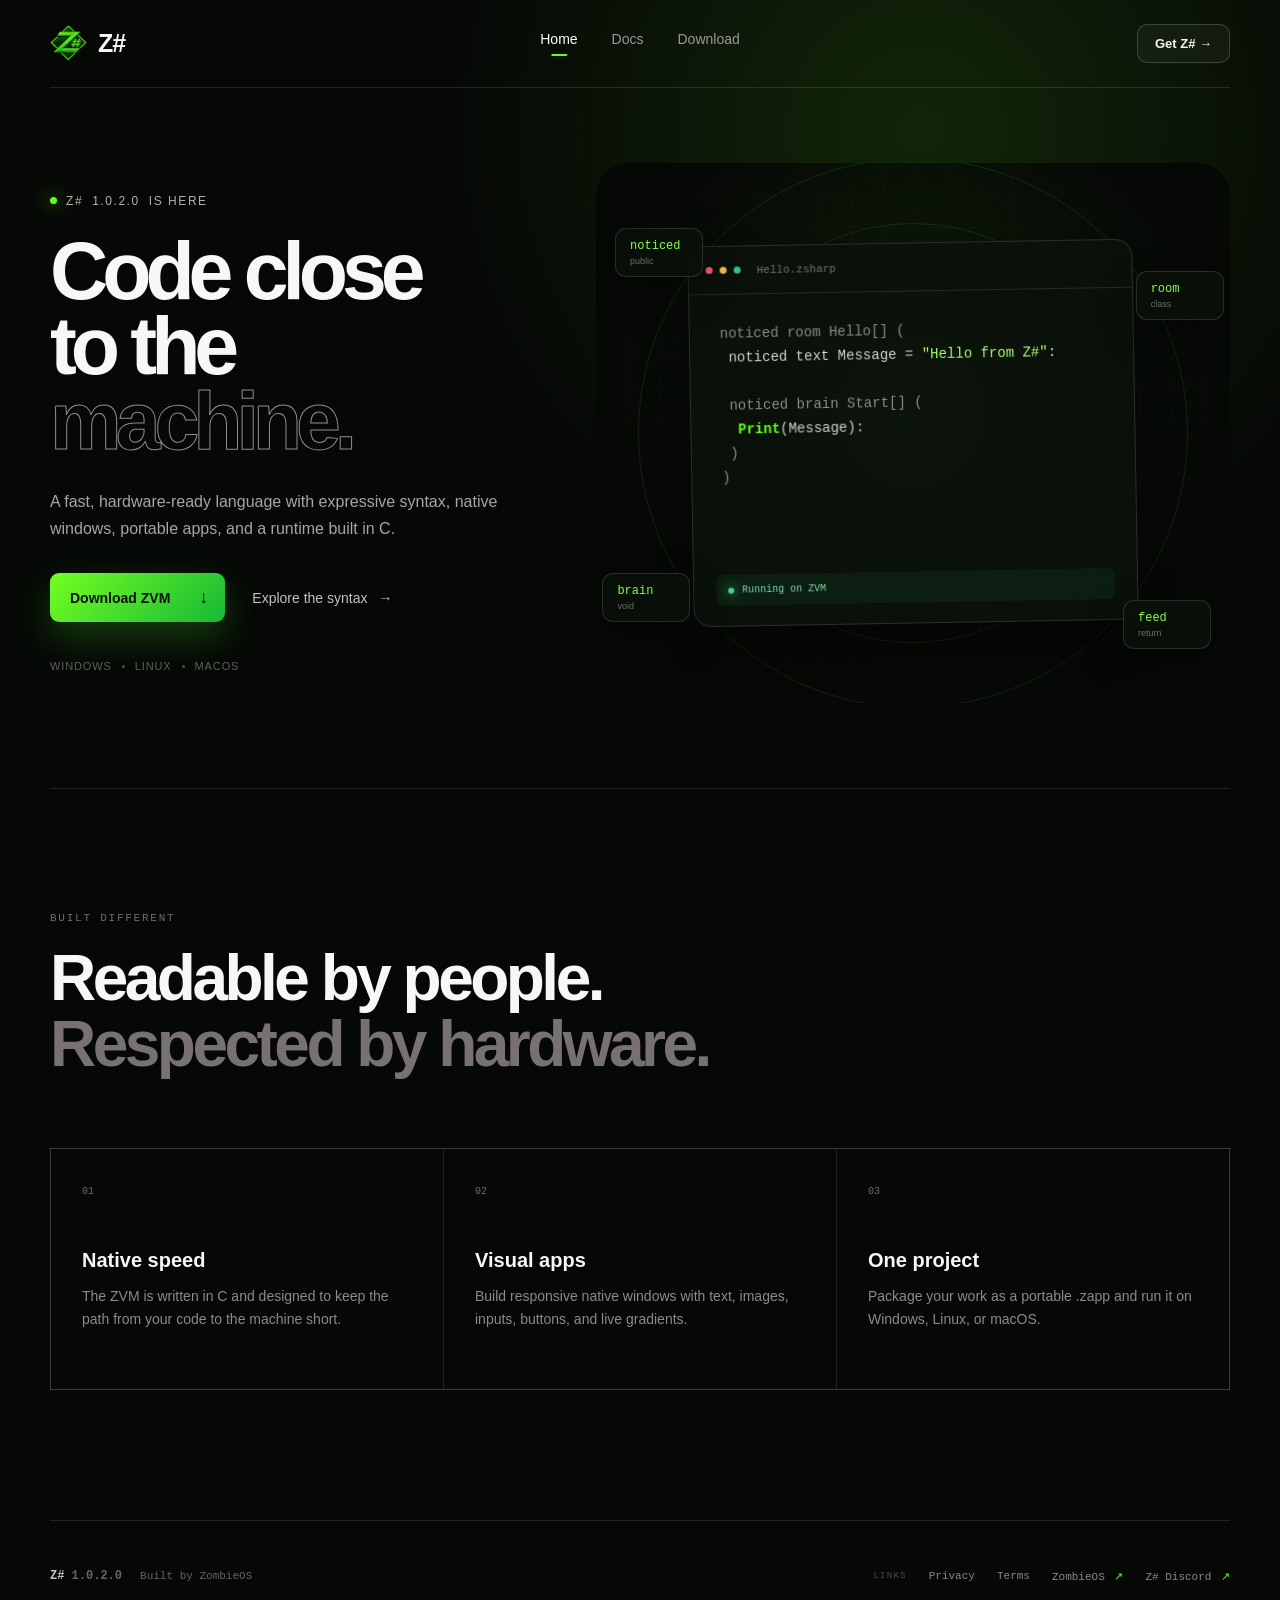
==== index.html @ 5c989d61 "Added Privacy Policy and Terms of Use pages." ====
<!doctype html>
<html lang="en">
<head>
  <meta charset="utf-8">
  <meta name="viewport" content="width=device-width, initial-scale=1">
  <meta name="description" content="Z# is a fast, hardware-ready language for native apps, scripts, and Java workspaces.">
  <meta property="og:title" content="Z# — Code close to the machine">
  <meta property="og:description" content="A fast, hardware-ready language for native apps, scripts, and Java workspaces.">
  <meta property="og:image" content="https://www.zsharp.zombieos.com/og.png">
  <meta name="twitter:card" content="summary_large_image">
  <link rel="icon" href="zsharp.png?v=1.0.2.0">
  <link rel="stylesheet" href="Style.css?v=1.0.2.0">
  <script src="Main.js?v=1.0.2.0" defer></script>
  <script src="Script.js?v=1.0.2.0" defer></script>
  <title>Z# — Code close to the machine</title>
</head>
<body>
  <main>
    <nav class="nav shell" aria-label="Main navigation">
      <a class="brand" href="/" aria-label="Z# home"><img src="zsharp.png?v=1.0.2.0" alt=""><span>Z#</span></a>
      <div class="navLinks">
        <a class="active" href="/">Home</a>
        <a href="/docs">Docs</a>
        <a href="/download">Download</a>
      </div>
      <a class="navCta" href="/download">Get Z# <span aria-hidden="true">→</span></a>
    </nav>

    <section class="hero shell">
      <div class="heroCopy">
        <div class="eyebrow"><span></span> Z# <b data-zsharp-version></b> is here</div>
        <h1>Code close<br>to the <em>machine.</em></h1>
        <p>A fast, hardware-ready language with expressive syntax, native windows, portable apps, and a runtime built in C.</p>
        <div class="heroActions">
          <a class="primaryButton" href="/download">Download ZVM <span>↓</span></a>
          <a class="textButton" href="/docs">Explore the syntax <span>→</span></a>
        </div>
        <div class="platforms" aria-label="Supported platforms"><span>Windows</span><i></i><span>Linux</span><i></i><span>macOS</span></div>
      </div>

      <div class="codeCanvas" aria-label="Interactive Z# code example">
        <div class="cursorGlow"></div>
        <div class="orbit orbitOne"></div><div class="orbit orbitTwo"></div>
        <div class="node nodeA"><b>noticed</b><small>public</small></div>
        <div class="node nodeB"><b>room</b><small>class</small></div>
        <div class="node nodeC"><b>brain</b><small>void</small></div>
        <div class="node nodeD"><b>feed</b><small>return</small></div>
        <div class="connector connectorA"></div><div class="connector connectorB"></div><div class="connector connectorC"></div>
        <div class="codeCard">
          <div class="codeBar"><span class="dot red"></span><span class="dot amber"></span><span class="dot green"></span><span class="filename">Hello.zsharp</span></div>
          <pre><span class="soft">noticed room Hello[] (</span>
 noticed text Message = <span class="string">"Hello from Z#"</span>:

<span class="soft"> noticed brain Start[] (</span>
<span class="accent">  Print</span>(Message):
<span class="soft"> )
)</span></pre>
          <div class="running"><span></span> Running on ZVM</div>
        </div>
      </div>
    </section>

    <section class="manifesto shell">
      <p class="sectionLabel">BUILT DIFFERENT</p>
      <h2>Readable by people.<br><span>Respected by hardware.</span></h2>
      <div class="featureGrid">
        <article><strong>01</strong><h3>Native speed</h3><p>The ZVM is written in C and designed to keep the path from your code to the machine short.</p></article>
        <article><strong>02</strong><h3>Visual apps</h3><p>Build responsive native windows with text, images, inputs, buttons, and live gradients.</p></article>
        <article><strong>03</strong><h3>One project</h3><p>Package your work as a portable .zapp and run it on Windows, Linux, or macOS.</p></article>
      </div>
    </section>

    <footer class="footer shell">
      <div class="footerIdentity"><strong>Z# <span data-zsharp-version></span></strong><span>Built by ZombieOS</span></div>
      <nav class="footerLinks" aria-label="Official links"><span>LINKS</span><a href="/privacy">Privacy</a><a href="/terms">Terms</a><a href="https://www.zombieos.com/" target="_blank" rel="noreferrer">ZombieOS <b>↗</b></a><a href="https://www.discord.com/invite/vyc729qvh5" target="_blank" rel="noreferrer">Z# Discord <b>↗</b></a></nav>
    </footer>
  </main>
</body>
</html>
---- Style.css ----
:root {
  --ink: #f8f6f7;
  --muted: #aaa3a7;
  --surface: #080b08;
  --line: rgba(255, 255, 255, .11);
  --accent: #62ff19;
  --accent-deep: #087923;
  --font-geist-sans: "Segoe UI", Inter, Arial, sans-serif;
  --font-geist-mono: "Cascadia Code", "SFMono-Regular", Consolas, monospace;
}

* { box-sizing: border-box; }
html { scroll-behavior: smooth; }
body {
  margin: 0;
  color: var(--ink);
  background:
    radial-gradient(circle at 72% 8%, rgba(98, 255, 25, .12), transparent 30rem),
    #060806;
  font-family: var(--font-geist-sans), Arial, sans-serif;
}
a { color: inherit; text-decoration: none; }
.shell { width: min(1180px, calc(100% - 48px)); margin-inline: auto; }

.nav { height: 88px; display: flex; align-items: center; justify-content: space-between; border-bottom: 1px solid var(--line); position: relative; z-index: 20; }
.brand { display: flex; align-items: center; gap: 11px; font-size: 25px; font-weight: 760; letter-spacing: -.04em; }
.brand img { width: 37px; height: 37px; border-radius: 9px; }
.navLinks { position: absolute; left: 50%; transform: translateX(-50%); display: flex; gap: 34px; color: #9d979a; font-size: 14px; }
.navLinks a { transition: color .2s; }
.navLinks a:hover, .navLinks .active { color: #fff; }
.navLinks .active::after { content: ''; display: block; width: 16px; height: 2px; margin: 7px auto 0; background: var(--accent); border-radius: 3px; }
.navCta { padding: 11px 17px; border: 1px solid rgba(255,255,255,.18); border-radius: 10px; font-size: 13px; font-weight: 650; background: rgba(255,255,255,.04); transition: background .2s, border-color .2s; }
.navCta:hover { background: rgba(255,255,255,.09); border-color: rgba(255,255,255,.3); }

.hero { min-height: 700px; display: grid; grid-template-columns: .88fr 1.12fr; align-items: center; gap: 48px; padding-block: 74px 84px; }
.eyebrow { color: #b6afb2; font-size: 12px; text-transform: uppercase; letter-spacing: .13em; display: flex; align-items: center; gap: 9px; margin-bottom: 26px; }
.eyebrow span { width: 7px; height: 7px; border-radius: 50%; background: var(--accent); box-shadow: 0 0 18px var(--accent); }
.eyebrow b { font-weight: inherit; }
.hero h1 { margin: 0; font-size: clamp(54px, 6.3vw, 91px); line-height: .93; letter-spacing: -.075em; font-weight: 750; }
.hero h1 em { color: transparent; -webkit-text-stroke: 1px rgba(255,255,255,.55); font-style: normal; }
.heroCopy > p { color: var(--muted); line-height: 1.7; font-size: 16px; max-width: 500px; margin: 29px 0 31px; }
.heroActions { display: flex; align-items: center; gap: 27px; }
.primaryButton { display: flex; align-items: center; gap: 29px; padding: 14px 17px 14px 20px; color:#041004; background: linear-gradient(135deg, #74ff21, #16b837); border-radius: 9px; font-size: 14px; font-weight: 720; box-shadow: 0 15px 38px rgba(70, 255, 38, .22); transition: transform .2s, box-shadow .2s; }
.primaryButton:hover { transform: translateY(-2px); box-shadow: 0 18px 45px rgba(70, 255, 38, .34); }
.primaryButton span { font-size: 18px; }
.textButton { color: #c6bfc2; font-size: 14px; }
.textButton span { margin-left: 7px; transition: margin .2s; }
.textButton:hover span { margin-left: 12px; }
.platforms { display: flex; align-items: center; gap: 10px; color: #625d60; font-size: 11px; margin-top: 38px; text-transform: uppercase; letter-spacing: .08em; }
.platforms i { width: 3px; height: 3px; border-radius: 50%; background: #514c4f; }

.codeCanvas { --mx: 50%; --my: 50%; position: relative; height: 540px; border-radius: 32px; background-image: linear-gradient(rgba(255,255,255,.035) 1px, transparent 1px), linear-gradient(90deg, rgba(255,255,255,.035) 1px, transparent 1px); background-size: 32px 32px; isolation: isolate; overflow: hidden; }
.codeCanvas::after { content: ''; position: absolute; inset: 0; background: radial-gradient(circle at center, transparent 20%, #060806 82%); z-index: -1; }
.cursorGlow { position: absolute; width: 330px; height: 330px; left: var(--mx); top: var(--my); transform: translate(-50%,-50%); background: radial-gradient(circle, rgba(98,255,25,.13), transparent 67%); pointer-events: none; transition: left .08s linear, top .08s linear; }
.codeCard { position: absolute; width: min(445px, 78%); left: 50%; top: 50%; transform: translate(-50%,-50%) rotate(-1deg); border: 1px solid rgba(255,255,255,.13); border-radius: 18px; background: rgba(11,17,11,.9); box-shadow: 0 32px 80px rgba(0,0,0,.5); backdrop-filter: blur(18px); overflow: hidden; z-index: 4; }
.codeBar { height: 48px; border-bottom: 1px solid var(--line); display: flex; align-items: center; padding: 0 17px; gap: 7px; }
.dot { width: 7px; height: 7px; border-radius: 50%; }.red { background:#ff5d68 }.amber{background:#f8bd48}.green{background:#34c77b}
.filename { margin-left: 9px; color: #777175; font: 11px var(--font-geist-mono); }
.codeCard pre { margin: 0; padding: 27px 30px 19px; min-height: 280px; font: 14px/1.72 var(--font-geist-mono); color: #d7d1d4; }
.codeCard pre span { display: inline; }.codeCard .soft { color:#90888d }.codeCard .string{color:#a8ff75}.codeCard .accent{color:#62ff19;font-weight:700}
.running { display: flex; align-items: center; gap: 8px; margin: 0 22px 20px; padding: 10px 12px; border-radius: 8px; background: rgba(39, 194, 113, .08); color: #7edaa9; font: 10px var(--font-geist-mono); }
.running span { width: 6px; height: 6px; border-radius:50%; background:#42d687; box-shadow:0 0 11px #42d687; }
.node { position: absolute; z-index: 5; display: flex; flex-direction: column; padding: 10px 14px; min-width: 88px; border: 1px solid rgba(255,255,255,.13); border-radius: 11px; background: rgba(10,16,10,.88); box-shadow: 0 14px 38px rgba(0,0,0,.35); animation: float 5s ease-in-out infinite; }
.node b { font: 12px var(--font-geist-mono); color:#86ff45 }.node small { color:#716b6e; font-size:9px; margin-top:3px }
.nodeA{left:3%;top:12%}.nodeB{right:1%;top:20%;animation-delay:-1s}.nodeC{left:1%;bottom:15%;animation-delay:-2s}.nodeD{right:3%;bottom:10%;animation-delay:-3s}
.connector { position:absolute; height:1px; background:linear-gradient(90deg, transparent, rgba(98,255,25,.42), transparent); transform-origin:left; z-index:1 }.connectorA{width:180px;left:15%;top:25%;transform:rotate(23deg)}.connectorB{width:210px;right:8%;top:33%;transform:rotate(148deg)}.connectorC{width:230px;left:13%;bottom:24%;transform:rotate(-16deg)}
.orbit { position:absolute; border:1px solid rgba(98,255,25,.12); border-radius:50%; left:50%; top:50%; transform:translate(-50%,-50%); animation: pulse 5s ease-in-out infinite }.orbitOne{width:420px;height:420px}.orbitTwo{width:550px;height:550px;animation-delay:-2.5s}
@keyframes float { 50% { transform: translateY(-7px); } }
@keyframes pulse { 50% { opacity:.35; transform:translate(-50%,-50%) scale(1.03) } }

.manifesto { padding: 112px 0 130px; border-top: 1px solid var(--line); }
.sectionLabel { color: #716b6e; font: 11px var(--font-geist-mono); letter-spacing: .16em; }
.manifesto h2 { font-size: clamp(40px,5vw,68px); letter-spacing:-.055em; line-height:1.03; margin:22px 0 70px; }.manifesto h2 span{color:#777074}
.featureGrid { display:grid; grid-template-columns:repeat(3,1fr); gap:1px; background:var(--line); border:1px solid var(--line); }
.featureGrid article { background:#060806; padding:31px; min-height:240px; }.featureGrid strong{color:#6f696c;font:10px var(--font-geist-mono)}.featureGrid h3{font-size:20px;margin:51px 0 13px}.featureGrid p{color:#8f888c;font-size:14px;line-height:1.65;margin:0}

.footer { min-height: 112px; display:flex; align-items:center; justify-content:space-between; gap:40px; border-top:1px solid var(--line); color:#686165; font:11px var(--font-geist-mono); }
.footerIdentity { display:flex; align-items:baseline; gap:18px; }
.footerIdentity strong { color:#c9c2c5; font-size:12px; }
.footerIdentity span { color:#686165; }
.footerLinks { display:flex; align-items:center; gap:22px; }
.footerLinks > span { color:#4f494c; font-size:9px; letter-spacing:.14em; }
.footerLinks a { color:#8d868a; transition:color .2s; }
.footerLinks a:hover { color:#fff; }
.footerLinks b { color:#62ff19; font-weight:400; margin-left:3px; }

/* Documentation */
.docsHero { padding: 98px 0 86px; border-bottom: 1px solid var(--line); }
.docsHero h1, .downloadHero h1 { margin: 18px 0 26px; font-size: clamp(50px, 6vw, 82px); line-height: .98; letter-spacing: -.065em; }
.docsHero h1 span, .downloadHero h1 span { color:#777074; }
.docsHero > p:last-child { max-width: 680px; color:var(--muted); font-size:16px; line-height:1.7; }
code { font-family: var(--font-geist-mono); }
.docsHero code, .docsContent p code, .downloadHero code { color:#91ff55; background:rgba(98,255,25,.09); border:1px solid rgba(98,255,25,.15); border-radius:5px; padding:2px 5px; font-size:.87em; }
.docsLayout { display:grid; grid-template-columns: 205px 1fr; gap:90px; padding-block:80px 130px; align-items:start; }
.docsRail { position:sticky; top:32px; display:flex; flex-direction:column; gap:15px; padding-left:17px; border-left:1px solid var(--line); }
.docsRail span { color:#5f595c; font:9px var(--font-geist-mono); letter-spacing:.14em; margin-bottom:8px; }
.docsRail a { color:#817a7e; font-size:12px; transition:color .2s, transform .2s; }
.docsRail a:hover { color:#fff; transform:translateX(3px); }
.docsContent { max-width:780px; min-width:0; }
.docsContent section { scroll-margin-top:35px; padding:0 0 80px; margin-bottom:80px; border-bottom:1px solid var(--line); }
.docsContent section:last-child { border:0; margin:0; padding-bottom:0; }
.docNumber { color:#62ff19; font:10px var(--font-geist-mono); letter-spacing:.12em; }
.docsContent h2 { font-size:34px; letter-spacing:-.04em; margin:9px 0 17px; }
.docsContent > section > p { color:#a9a1a5; line-height:1.75; margin:0 0 25px; }
.docsContent pre { overflow:auto; margin:25px 0 0; padding:25px 27px; border:1px solid var(--line); border-radius:12px; background:linear-gradient(135deg,rgba(255,255,255,.025),transparent),#0d0a0b; box-shadow:0 20px 55px rgba(0,0,0,.23); }
.docsContent pre code { color:#d9d2d5; font-size:13px; line-height:1.72; }
.comparisonTable { border:1px solid var(--line); border-radius:12px; overflow:hidden; margin:29px 0; }
.comparisonRow { display:grid; grid-template-columns:100px 90px 1fr; min-height:57px; align-items:center; border-bottom:1px solid var(--line); padding:0 18px; }
.comparisonRow:last-child { border:0; }.comparisonRow code{color:#86ff45;font-size:12px}.comparisonRow span{color:#747074;font:11px var(--font-geist-mono)}.comparisonRow p{color:#989195;font-size:12px;margin:0}
.docNote { margin-top:22px; padding:18px 20px; border-left:2px solid var(--accent); background:rgba(98,255,25,.065); color:#938b8f; font-size:13px; line-height:1.6; }.docNote strong{color:#e7e1e3}

/* Download */
.downloadHero { min-height:405px; padding:90px 0 72px; display:grid; grid-template-columns:1.35fr .65fr; align-items:end; gap:70px; border-bottom:1px solid var(--line); }
.downloadHero h1 { margin-bottom:0; }.downloadHero > p{color:#a29a9e;line-height:1.75;margin:0 0 9px}
.downloadSection { padding-block:76px 125px; }
.downloadCard { display:grid; grid-template-columns:260px 1fr; min-height:390px; border:1px solid var(--line); border-radius:20px; overflow:hidden; background:linear-gradient(145deg,rgba(255,255,255,.035),rgba(255,255,255,.008)); }
.downloadIcon { display:grid; place-items:center; border-right:1px solid var(--line); background:radial-gradient(circle,rgba(98,255,25,.18),transparent 61%),#090d09; }
.downloadIcon img { width:130px; height:130px; border-radius:28px; box-shadow:0 30px 80px rgba(70,255,38,.22); }
.downloadInfo { padding:50px 55px; }.downloadInfo h2{font-size:39px;letter-spacing:-.045em;margin:12px 0 7px}.downloadInfo>p:not(.sectionLabel){color:#8c8589;font-size:13px;margin:0}
.downloadSelectors { display:flex; gap:13px; margin:31px 0 26px; }
.downloadSelectors label { display:flex; flex-direction:column; gap:8px; color:#676164; font:9px var(--font-geist-mono); text-transform:uppercase; letter-spacing:.1em; }
.downloadSelectors select { min-width:170px; color:#e3dde0; background:#110e0f; border:1px solid rgba(255,255,255,.15); border-radius:8px; padding:11px 34px 11px 12px; font:12px var(--font-geist-sans); }
.downloadButton { display:inline-flex; align-items:center; gap:55px; color:#041004; padding:14px 19px; border-radius:9px; background:linear-gradient(135deg,#74ff21,#16b837); box-shadow:0 16px 38px rgba(70,255,38,.22); font-size:14px;font-weight:700;transition:transform .2s,box-shadow .2s}.downloadButton:hover{transform:translateY(-2px);box-shadow:0 20px 45px rgba(70,255,38,.34)}.downloadButton span{font-size:18px}
.afterInstall { display:flex; align-items:center; justify-content:space-between; gap:30px; margin-top:18px; padding:25px 30px; border:1px solid rgba(98,255,25,.22); border-radius:14px; background:rgba(98,255,25,.055); }.afterInstall h3{font-size:19px;margin:8px 0 4px}.afterInstall p{color:#8c8589;font-size:13px;margin:0}.afterInstall>a{white-space:nowrap;border:1px solid rgba(255,255,255,.18);border-radius:8px;padding:11px 14px;font-size:12px}.afterInstall>a span{margin-left:10px}.stepBadge{color:#62ff19;font:9px var(--font-geist-mono);letter-spacing:.12em}
.installSteps { display:grid; grid-template-columns:repeat(3,1fr); gap:1px; background:var(--line); border:1px solid var(--line); margin-top:76px; }.installSteps article{background:#060806;padding:28px;min-height:180px}.installSteps article>span{color:#6c6569;font:10px var(--font-geist-mono)}.installSteps h3{font-size:18px;margin:27px 0 9px}.installSteps p{color:#898286;font-size:13px;line-height:1.6;margin:0}
.terminalCard { width:min(620px,100%); margin:72px auto 23px; border:1px solid var(--line); border-radius:13px; overflow:hidden; background:#090d09;box-shadow:0 28px 70px rgba(0,0,0,.3)}.terminalTop{height:42px;border-bottom:1px solid var(--line);display:flex;align-items:center;gap:6px;padding:0 14px}.terminalTop i{width:7px;height:7px;border-radius:50%;background:#394339}.terminalTop span{margin-left:8px;color:#5f595c;font:9px var(--font-geist-mono)}.terminalCard>code{display:block;padding:24px;color:#b8b1b4;font-size:13px;line-height:1.8}.terminalCard code b{color:#62ff19}.terminalCard code span{color:#6dc99a}
.downloadFinePrint{max-width:720px;margin:0 auto;color:#5f595c;font-size:11px;line-height:1.6;text-align:center}

/* Not found */
.notFoundPage { min-height:100vh; display:flex; flex-direction:column; }
.notFound { flex:1; min-height:680px; display:grid; grid-template-columns:1fr 1fr; align-items:center; gap:80px; padding-block:72px; }
.errorSignal { position:relative; min-height:450px; display:grid; place-items:center; background-image:linear-gradient(rgba(255,255,255,.026) 1px,transparent 1px),linear-gradient(90deg,rgba(255,255,255,.026) 1px,transparent 1px);background-size:28px 28px;border-radius:30px;overflow:hidden;isolation:isolate }
.errorSignal::after { content:'';position:absolute;inset:0;background:radial-gradient(circle,rgba(98,255,25,.15),transparent 32%,#060806 75%);z-index:-1 }
.errorSignal strong { color:transparent;-webkit-text-stroke:1px rgba(255,255,255,.75);font-size:clamp(100px,15vw,190px);letter-spacing:-.09em;line-height:1;text-shadow:0 0 70px rgba(98,255,25,.13) }
.errorOrbit { position:absolute;left:50%;top:50%;border:1px solid rgba(98,255,25,.2);border-radius:50%;transform:translate(-50%,-50%);animation:pulse 5s ease-in-out infinite }.errorOrbitOne{width:330px;height:330px}.errorOrbitTwo{width:430px;height:430px;animation-delay:-2.5s}
.errorNode{position:absolute;width:7px;height:7px;border-radius:50%;background:#62ff19;box-shadow:0 0 18px #62ff19}.nodeOne{left:17%;top:29%}.nodeTwo{right:14%;top:42%}.nodeThree{left:30%;bottom:17%}
.notFoundCopy h1{margin:16px 0 25px;font-size:clamp(52px,6vw,83px);line-height:.98;letter-spacing:-.065em}.notFoundCopy h1 span{color:#777074}.notFoundCopy>p:not(.sectionLabel){max-width:530px;color:var(--muted);font-size:15px;line-height:1.72;margin-bottom:31px}

@media (max-width: 850px) {
  .hero { grid-template-columns:1fr; padding-top:62px; }.codeCanvas{height:500px}.navLinks{display:none}.featureGrid{grid-template-columns:1fr}.featureGrid article{min-height:190px}.featureGrid h3{margin-top:30px}.docsLayout{grid-template-columns:1fr;gap:45px}.docsRail{position:static;display:grid;grid-template-columns:repeat(3,1fr);border-left:0;border-top:1px solid var(--line);padding:22px 0 0}.docsRail span{grid-column:1/-1}.downloadHero{grid-template-columns:1fr;gap:25px}.downloadCard{grid-template-columns:190px 1fr}.downloadInfo{padding:40px 35px}.notFound{grid-template-columns:1fr;gap:25px;padding-top:52px}.errorSignal{min-height:350px}
}
@media (max-width: 520px) {
  .shell{width:min(100% - 30px,1180px)}.nav{height:72px}.navCta{padding:9px 12px}.hero{padding-top:48px;gap:35px}.hero h1{font-size:52px}.heroActions{align-items:flex-start;flex-direction:column;gap:20px}.codeCanvas{height:430px}.codeCard{width:90%}.codeCard pre{font-size:11px;padding-inline:20px}.node{display:none}.manifesto{padding-block:80px}.footer{min-height:132px;align-items:flex-start;flex-direction:column;justify-content:center;gap:20px}.footerIdentity{flex-direction:column;gap:6px}.footerLinks{flex-wrap:wrap;gap:14px 18px}.footerLinks>span{width:100%}.docsHero{padding-block:70px 58px}.docsLayout{padding-block:55px 90px}.docsRail{grid-template-columns:1fr 1fr}.comparisonRow{grid-template-columns:78px 72px 1fr;padding-inline:12px}.comparisonRow p{font-size:10px}.docsContent pre{padding:20px 18px}.docsContent pre code{font-size:11px}.downloadHero{padding-block:65px 55px}.downloadCard{grid-template-columns:1fr}.downloadIcon{min-height:180px;border-right:0;border-bottom:1px solid var(--line)}.downloadIcon img{width:95px;height:95px}.downloadInfo{padding:32px 24px 38px}.downloadSelectors{flex-direction:column}.downloadSelectors select{width:100%}.afterInstall{align-items:flex-start;flex-direction:column}.installSteps{grid-template-columns:1fr}.installSteps article{min-height:150px}.errorSignal{min-height:280px}.notFoundCopy h1{font-size:50px}.notFound{min-height:650px}
}

@media (prefers-reduced-motion: reduce) { html{scroll-behavior:auto}.node,.orbit{animation:none}.primaryButton,.textButton span{transition:none} }
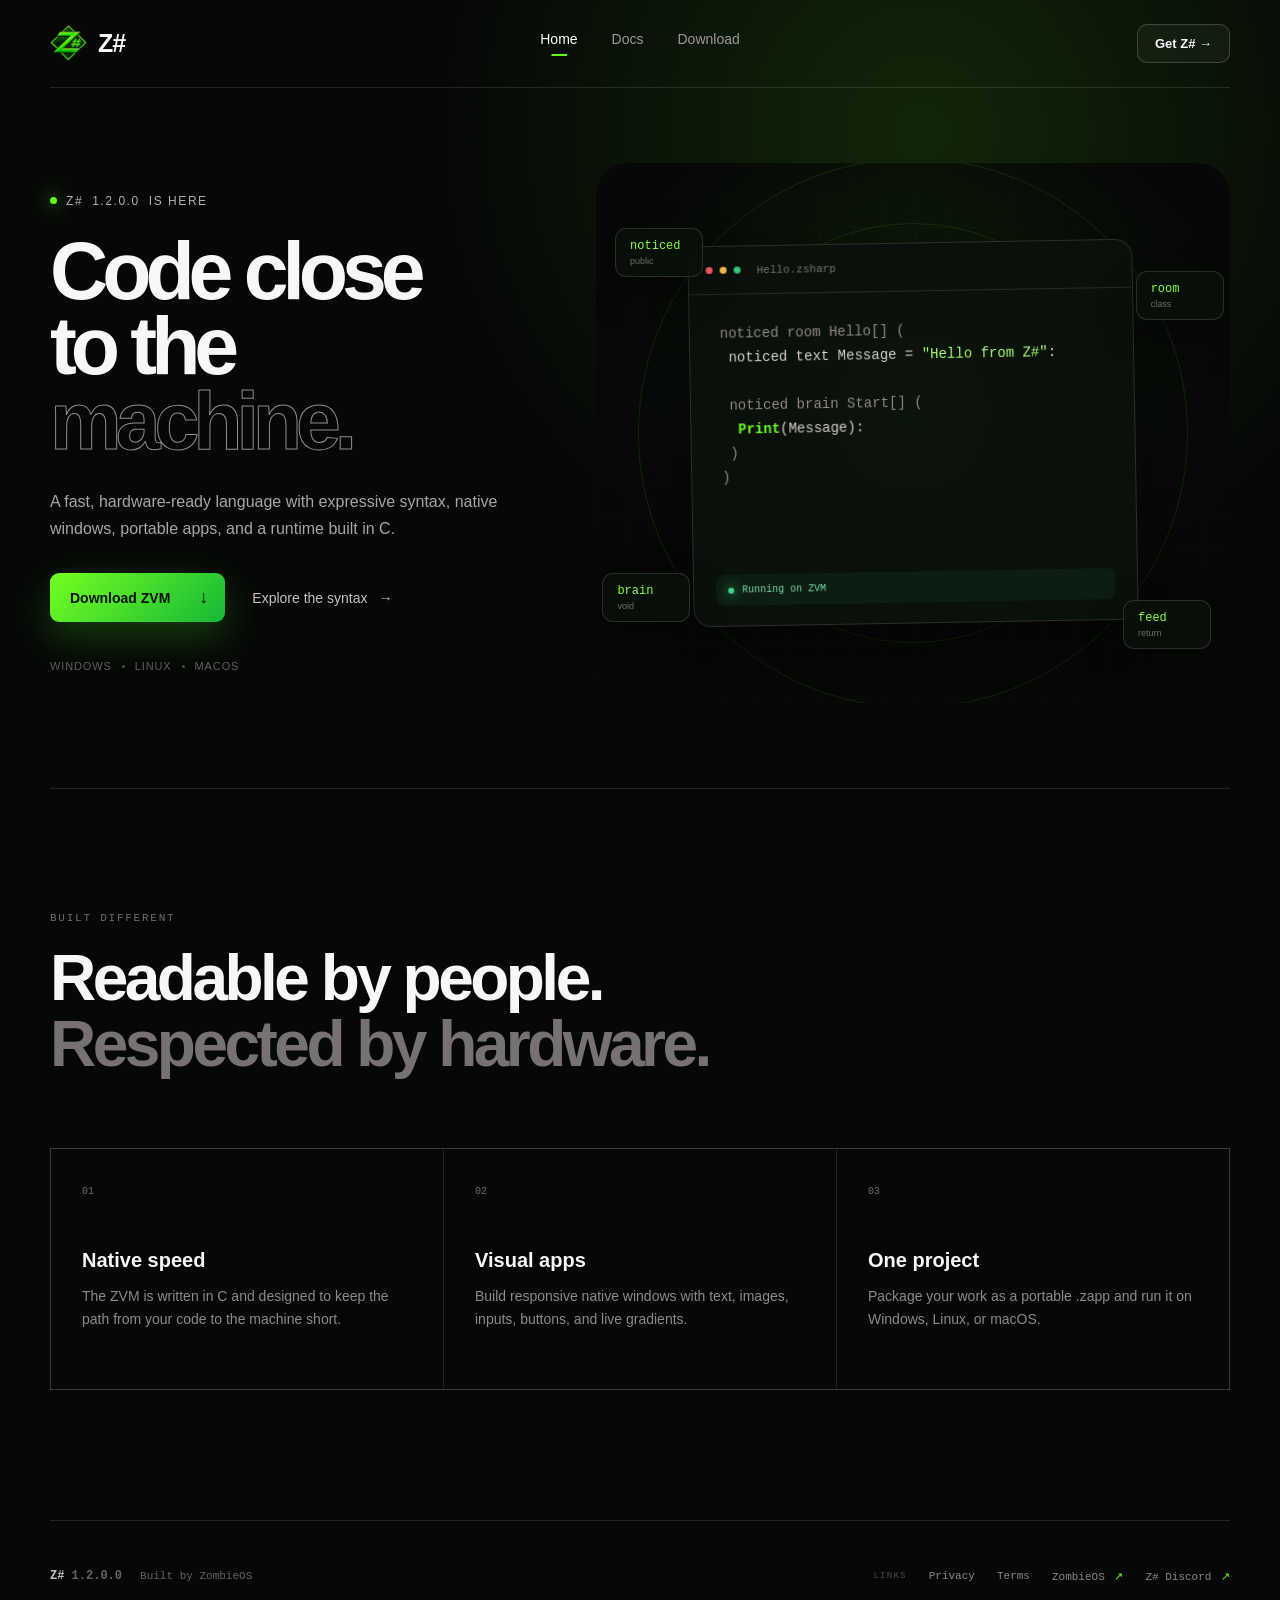
==== commit 453164b2: "Updated to Z# v1.2.0.0" ====
--- a/index.html
+++ b/index.html
@@ -10,8 +10,8 @@
   <meta name="twitter:card" content="summary_large_image">
   <link rel="icon" href="zsharp.png?v=1.0.2.0">
   <link rel="stylesheet" href="Style.css?v=1.0.2.0">
-  <script src="Main.js?v=1.0.2.0" defer></script>
-  <script src="Script.js?v=1.0.2.0" defer></script>
+  <script src="Main.js?v=1.2.0.0" defer></script>
+  <script src="Script.js?v=1.2.0.0" defer></script>
   <title>Z# — Code close to the machine</title>
 </head>
 <body>
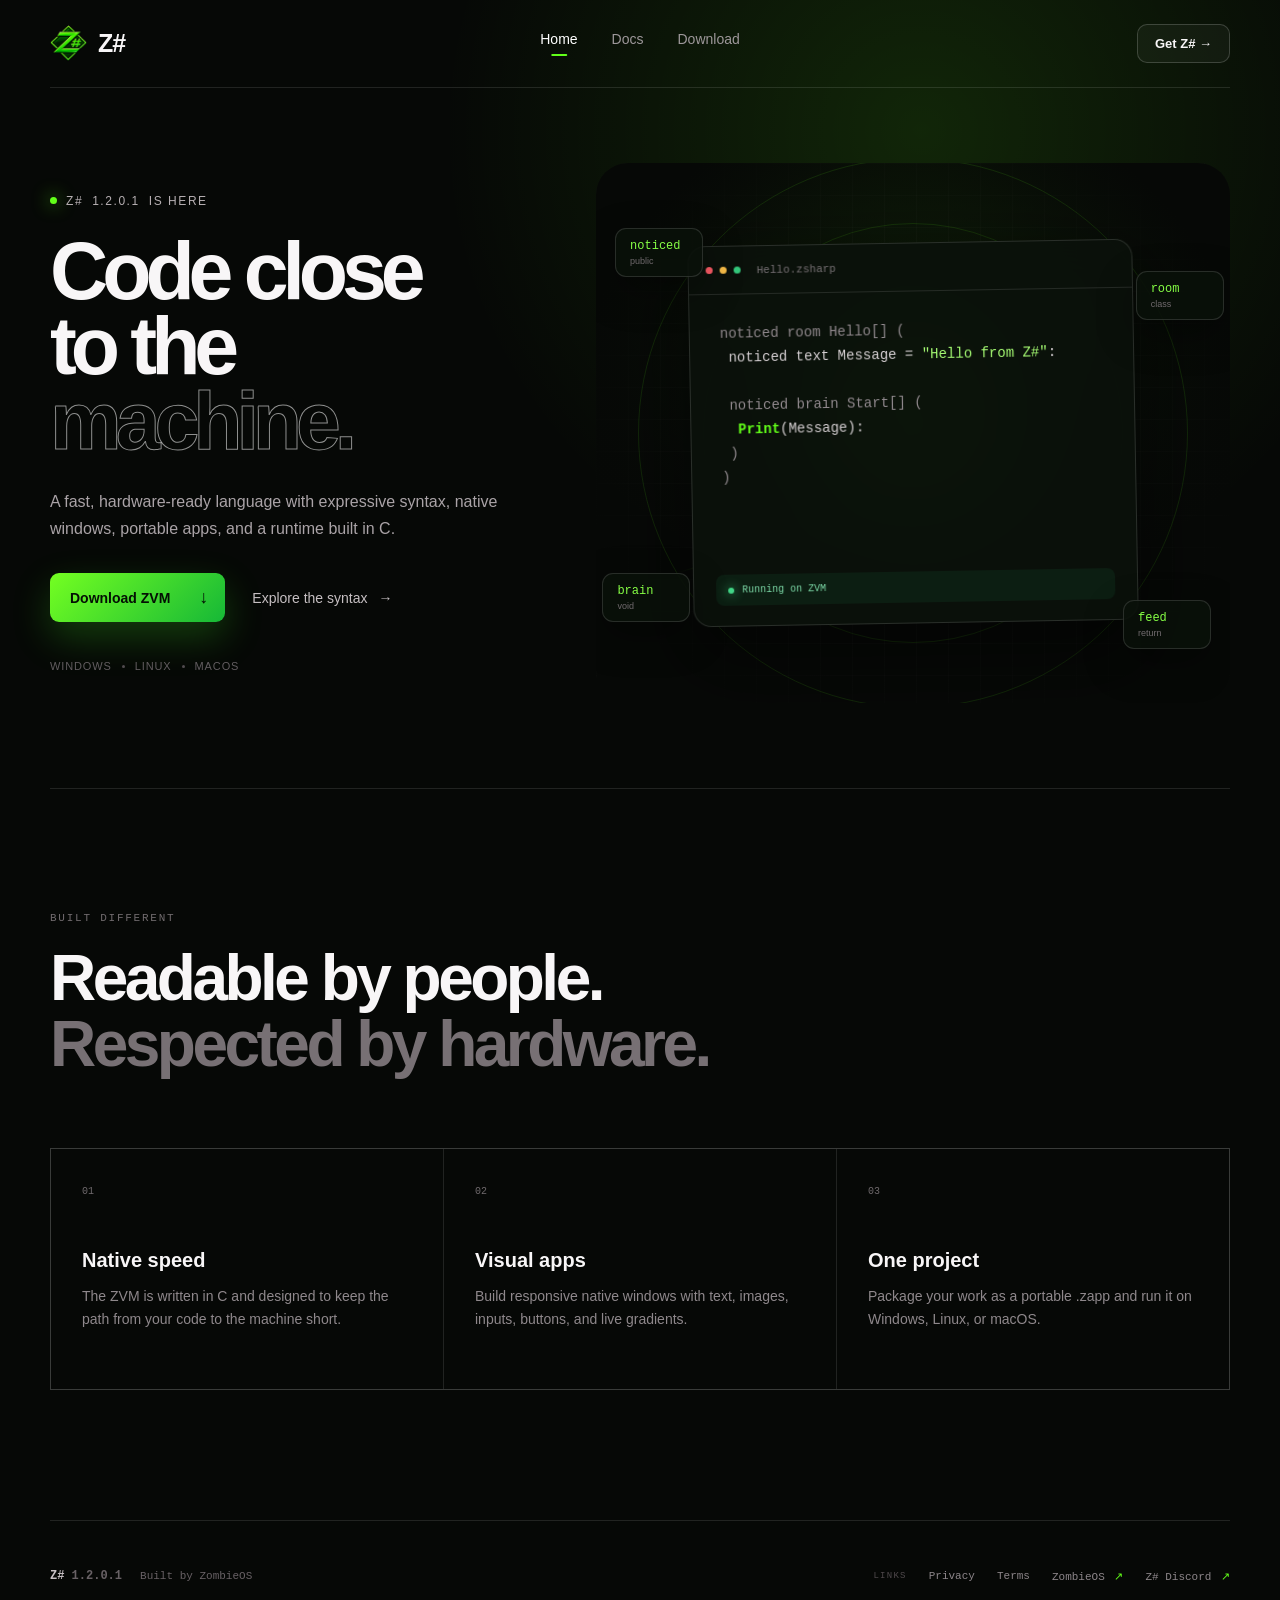
==== commit f1797ae8: "Updated to Z# v1.2.0.1" ====
--- a/index.html
+++ b/index.html
@@ -10,8 +10,8 @@
   <meta name="twitter:card" content="summary_large_image">
   <link rel="icon" href="zsharp.png?v=1.0.2.0">
   <link rel="stylesheet" href="Style.css?v=1.0.2.0">
-  <script src="Main.js?v=1.2.0.0" defer></script>
-  <script src="Script.js?v=1.2.0.0" defer></script>
+  <script src="Main.js?v=1.2.0.1" defer></script>
+  <script src="Script.js?v=1.2.0.0-chromeos2" defer></script>
   <title>Z# — Code close to the machine</title>
 </head>
 <body>
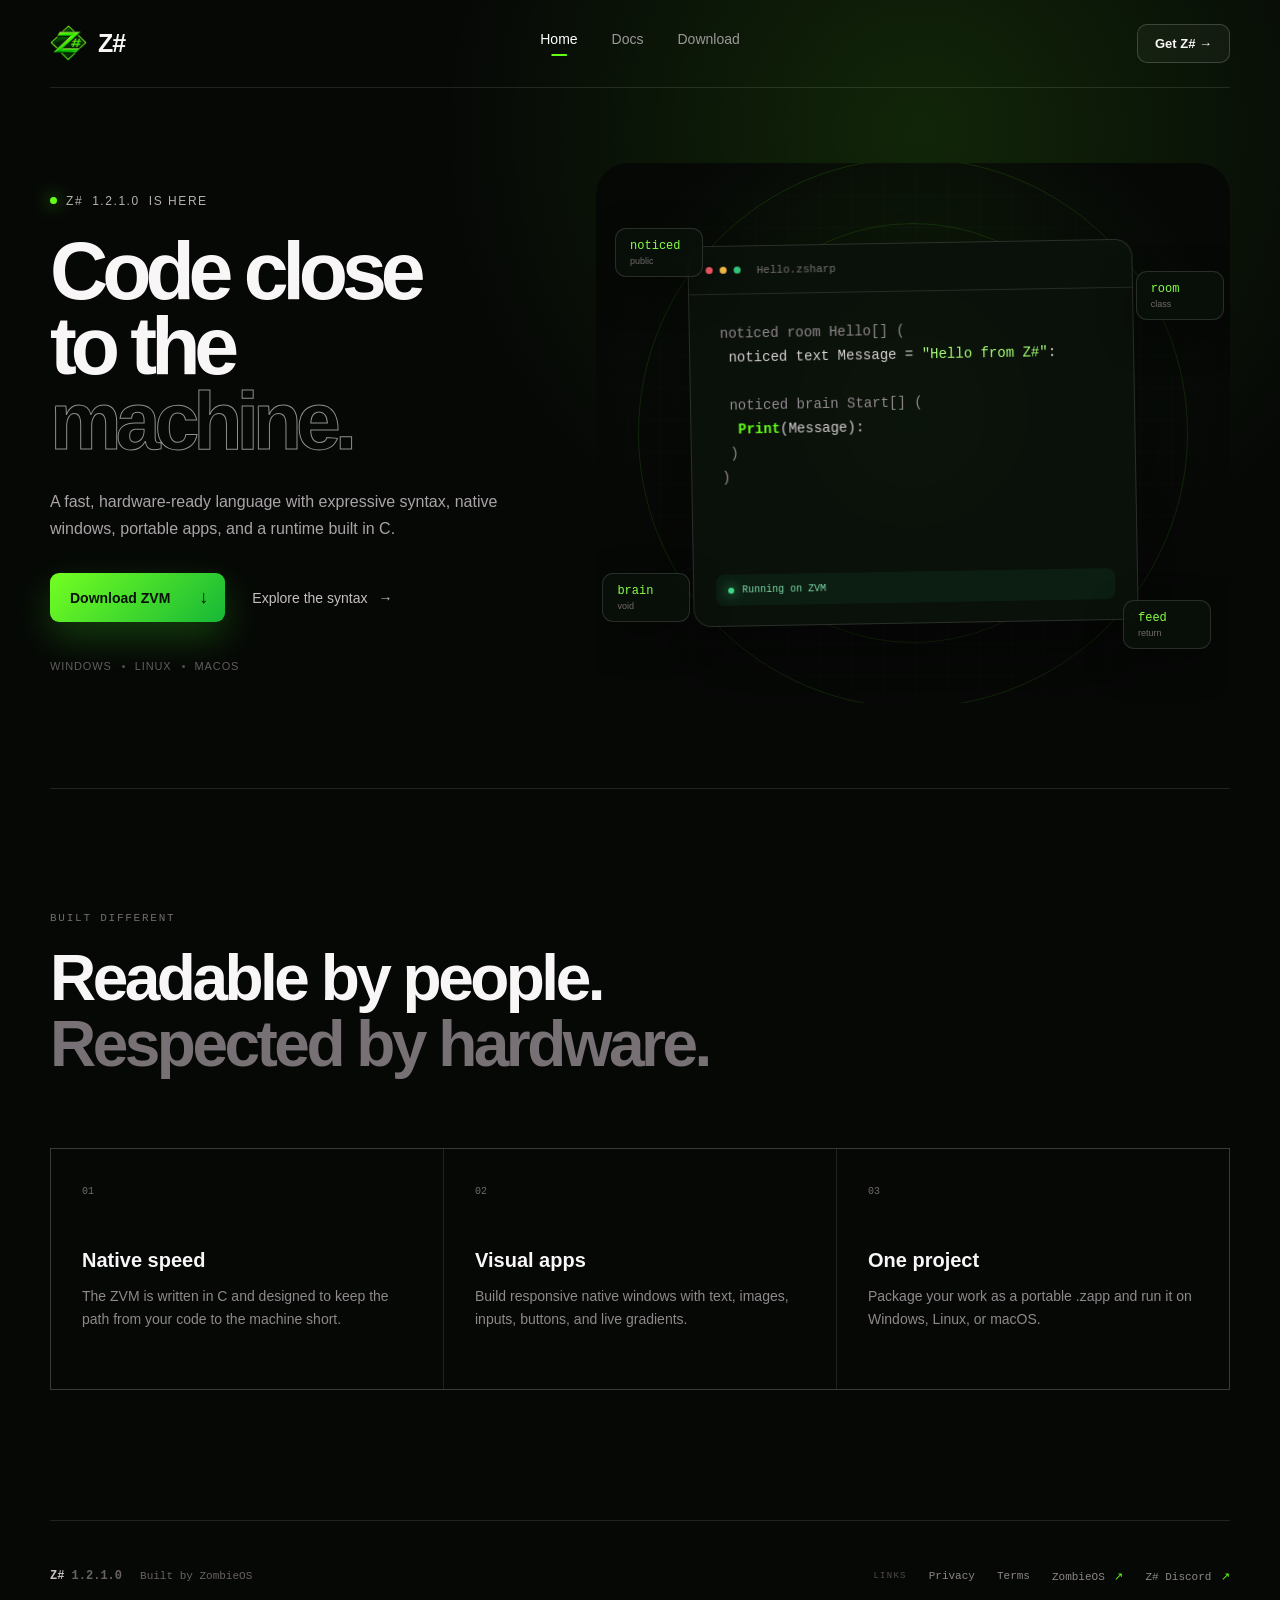
==== commit aba00749: "Updated to Z# v1.2.1.0" ====
--- a/index.html
+++ b/index.html
@@ -10,7 +10,7 @@
   <meta name="twitter:card" content="summary_large_image">
   <link rel="icon" href="zsharp.png?v=1.0.2.0">
   <link rel="stylesheet" href="Style.css?v=1.0.2.0">
-  <script src="Main.js?v=1.2.0.1" defer></script>
+  <script src="Main.js?v=1.2.1.0" defer></script>
   <script src="Script.js?v=1.2.0.0-chromeos2" defer></script>
   <title>Z# — Code close to the machine</title>
 </head>
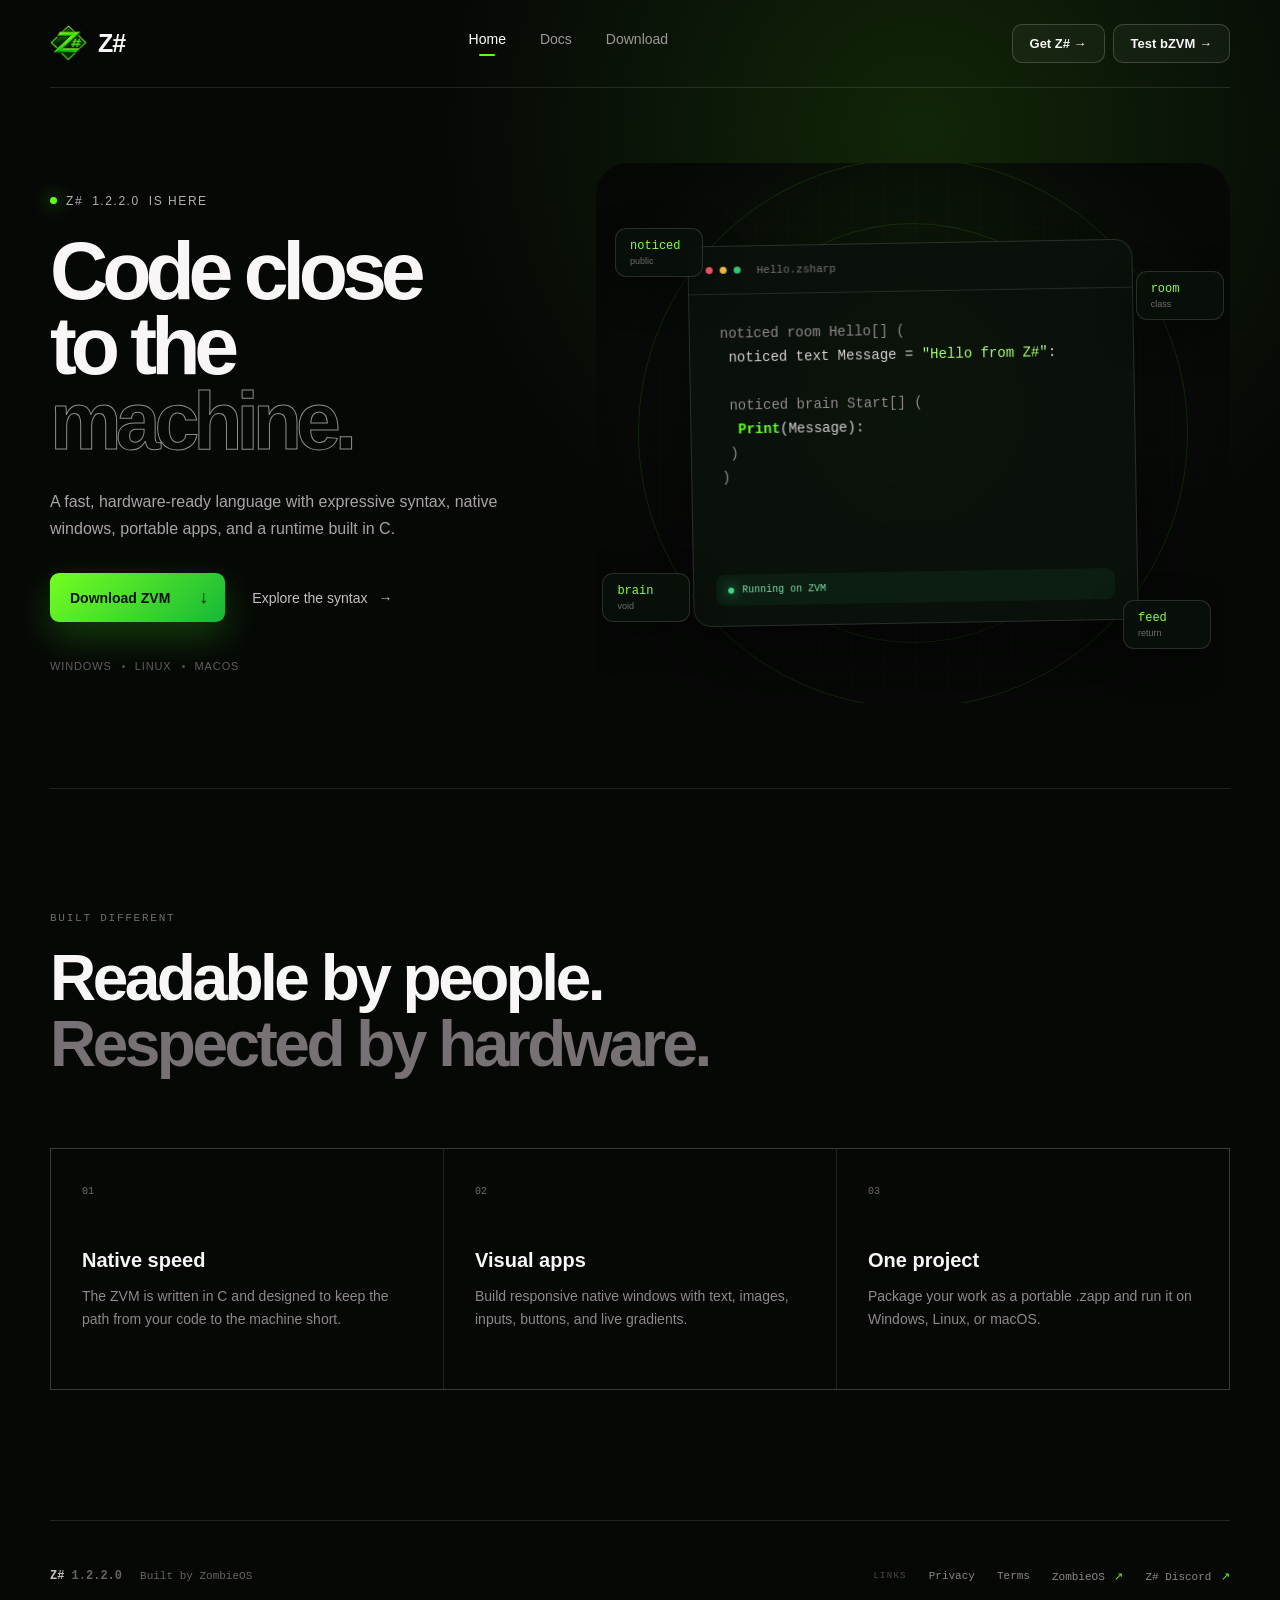
==== commit 3d2e8e76: "Added a small test page for the new bZVM" ====
--- a/index.html
+++ b/index.html
@@ -9,7 +9,7 @@
   <meta property="og:image" content="https://www.zsharp.zombieos.com/og.png">
   <meta name="twitter:card" content="summary_large_image">
   <link rel="icon" href="zsharp.png?v=1.0.2.0">
-  <link rel="stylesheet" href="Style.css?v=1.0.2.0">
+  <link rel="stylesheet" href="Style.css?v=1.2.2.0-nav2">
   <script src="Main.js?v=1.2.1.0" defer></script>
   <script src="Script.js?v=1.2.0.0-chromeos2" defer></script>
   <title>Z# — Code close to the machine</title>
@@ -23,7 +23,10 @@
         <a href="/docs">Docs</a>
         <a href="/download">Download</a>
       </div>
-      <a class="navCta" href="/download">Get Z# <span aria-hidden="true">→</span></a>
+      <div class="navActions">
+        <a class="navCta" href="/download">Get Z# <span aria-hidden="true">→</span></a>
+        <a class="navCta" href="/zsharp">Test bZVM <span aria-hidden="true">→</span></a>
+      </div>
     </nav>
 
     <section class="hero shell">
--- a/Style.css
+++ b/Style.css
@@ -2,145 +2,1182 @@
   --ink: #f8f6f7;
   --muted: #aaa3a7;
   --surface: #080b08;
-  --line: rgba(255, 255, 255, .11);
+  --line: rgba(255, 255, 255, 0.11);
   --accent: #62ff19;
   --accent-deep: #087923;
   --font-geist-sans: "Segoe UI", Inter, Arial, sans-serif;
   --font-geist-mono: "Cascadia Code", "SFMono-Regular", Consolas, monospace;
 }
 
-* { box-sizing: border-box; }
-html { scroll-behavior: smooth; }
+* {
+  box-sizing: border-box;
+}
+html {
+  scroll-behavior: smooth;
+}
 body {
   margin: 0;
   color: var(--ink);
   background:
-    radial-gradient(circle at 72% 8%, rgba(98, 255, 25, .12), transparent 30rem),
+    radial-gradient(
+      circle at 72% 8%,
+      rgba(98, 255, 25, 0.12),
+      transparent 30rem
+    ),
     #060806;
   font-family: var(--font-geist-sans), Arial, sans-serif;
 }
-a { color: inherit; text-decoration: none; }
-.shell { width: min(1180px, calc(100% - 48px)); margin-inline: auto; }
+a {
+  color: inherit;
+  text-decoration: none;
+}
+.shell {
+  width: min(1180px, calc(100% - 48px));
+  margin-inline: auto;
+}
 
-.nav { height: 88px; display: flex; align-items: center; justify-content: space-between; border-bottom: 1px solid var(--line); position: relative; z-index: 20; }
-.brand { display: flex; align-items: center; gap: 11px; font-size: 25px; font-weight: 760; letter-spacing: -.04em; }
-.brand img { width: 37px; height: 37px; border-radius: 9px; }
-.navLinks { position: absolute; left: 50%; transform: translateX(-50%); display: flex; gap: 34px; color: #9d979a; font-size: 14px; }
-.navLinks a { transition: color .2s; }
-.navLinks a:hover, .navLinks .active { color: #fff; }
-.navLinks .active::after { content: ''; display: block; width: 16px; height: 2px; margin: 7px auto 0; background: var(--accent); border-radius: 3px; }
-.navCta { padding: 11px 17px; border: 1px solid rgba(255,255,255,.18); border-radius: 10px; font-size: 13px; font-weight: 650; background: rgba(255,255,255,.04); transition: background .2s, border-color .2s; }
-.navCta:hover { background: rgba(255,255,255,.09); border-color: rgba(255,255,255,.3); }
+.nav {
+  height: 88px;
+  display: flex;
+  align-items: center;
+  justify-content: space-between;
+  border-bottom: 1px solid var(--line);
+  position: relative;
+  z-index: 20;
+}
+.brand {
+  display: flex;
+  align-items: center;
+  gap: 11px;
+  font-size: 25px;
+  font-weight: 760;
+  letter-spacing: -0.04em;
+}
+.brand img {
+  width: 37px;
+  height: 37px;
+  border-radius: 9px;
+}
+.navLinks {
+  position: static;
+  margin-inline: auto;
+  display: flex;
+  gap: 34px;
+  color: #9d979a;
+  font-size: 14px;
+}
+.navLinks a {
+  transition: color 0.2s;
+}
+.navLinks a:hover,
+.navLinks .active {
+  color: #fff;
+}
+.navLinks .active::after {
+  content: "";
+  display: block;
+  width: 16px;
+  height: 2px;
+  margin: 7px auto 0;
+  background: var(--accent);
+  border-radius: 3px;
+}
+.navActions {
+  display: flex;
+  align-items: center;
+  gap: 8px;
+  flex-shrink: 0;
+}
 
-.hero { min-height: 700px; display: grid; grid-template-columns: .88fr 1.12fr; align-items: center; gap: 48px; padding-block: 74px 84px; }
-.eyebrow { color: #b6afb2; font-size: 12px; text-transform: uppercase; letter-spacing: .13em; display: flex; align-items: center; gap: 9px; margin-bottom: 26px; }
-.eyebrow span { width: 7px; height: 7px; border-radius: 50%; background: var(--accent); box-shadow: 0 0 18px var(--accent); }
-.eyebrow b { font-weight: inherit; }
-.hero h1 { margin: 0; font-size: clamp(54px, 6.3vw, 91px); line-height: .93; letter-spacing: -.075em; font-weight: 750; }
-.hero h1 em { color: transparent; -webkit-text-stroke: 1px rgba(255,255,255,.55); font-style: normal; }
-.heroCopy > p { color: var(--muted); line-height: 1.7; font-size: 16px; max-width: 500px; margin: 29px 0 31px; }
-.heroActions { display: flex; align-items: center; gap: 27px; }
-.primaryButton { display: flex; align-items: center; gap: 29px; padding: 14px 17px 14px 20px; color:#041004; background: linear-gradient(135deg, #74ff21, #16b837); border-radius: 9px; font-size: 14px; font-weight: 720; box-shadow: 0 15px 38px rgba(70, 255, 38, .22); transition: transform .2s, box-shadow .2s; }
-.primaryButton:hover { transform: translateY(-2px); box-shadow: 0 18px 45px rgba(70, 255, 38, .34); }
-.primaryButton span { font-size: 18px; }
-.textButton { color: #c6bfc2; font-size: 14px; }
-.textButton span { margin-left: 7px; transition: margin .2s; }
-.textButton:hover span { margin-left: 12px; }
-.platforms { display: flex; align-items: center; gap: 10px; color: #625d60; font-size: 11px; margin-top: 38px; text-transform: uppercase; letter-spacing: .08em; }
-.platforms i { width: 3px; height: 3px; border-radius: 50%; background: #514c4f; }
+.navCta {
+  white-space: nowrap;
+  padding: 11px 17px;
+  border: 1px solid rgba(255, 255, 255, 0.18);
+  border-radius: 10px;
+  font-size: 13px;
+  font-weight: 650;
+  background: rgba(255, 255, 255, 0.04);
+  transition:
+    background 0.2s,
+    border-color 0.2s;
+}
+.navCta:hover {
+  background: rgba(255, 255, 255, 0.09);
+  border-color: rgba(255, 255, 255, 0.3);
+}
 
-.codeCanvas { --mx: 50%; --my: 50%; position: relative; height: 540px; border-radius: 32px; background-image: linear-gradient(rgba(255,255,255,.035) 1px, transparent 1px), linear-gradient(90deg, rgba(255,255,255,.035) 1px, transparent 1px); background-size: 32px 32px; isolation: isolate; overflow: hidden; }
-.codeCanvas::after { content: ''; position: absolute; inset: 0; background: radial-gradient(circle at center, transparent 20%, #060806 82%); z-index: -1; }
-.cursorGlow { position: absolute; width: 330px; height: 330px; left: var(--mx); top: var(--my); transform: translate(-50%,-50%); background: radial-gradient(circle, rgba(98,255,25,.13), transparent 67%); pointer-events: none; transition: left .08s linear, top .08s linear; }
-.codeCard { position: absolute; width: min(445px, 78%); left: 50%; top: 50%; transform: translate(-50%,-50%) rotate(-1deg); border: 1px solid rgba(255,255,255,.13); border-radius: 18px; background: rgba(11,17,11,.9); box-shadow: 0 32px 80px rgba(0,0,0,.5); backdrop-filter: blur(18px); overflow: hidden; z-index: 4; }
-.codeBar { height: 48px; border-bottom: 1px solid var(--line); display: flex; align-items: center; padding: 0 17px; gap: 7px; }
-.dot { width: 7px; height: 7px; border-radius: 50%; }.red { background:#ff5d68 }.amber{background:#f8bd48}.green{background:#34c77b}
-.filename { margin-left: 9px; color: #777175; font: 11px var(--font-geist-mono); }
-.codeCard pre { margin: 0; padding: 27px 30px 19px; min-height: 280px; font: 14px/1.72 var(--font-geist-mono); color: #d7d1d4; }
-.codeCard pre span { display: inline; }.codeCard .soft { color:#90888d }.codeCard .string{color:#a8ff75}.codeCard .accent{color:#62ff19;font-weight:700}
-.running { display: flex; align-items: center; gap: 8px; margin: 0 22px 20px; padding: 10px 12px; border-radius: 8px; background: rgba(39, 194, 113, .08); color: #7edaa9; font: 10px var(--font-geist-mono); }
-.running span { width: 6px; height: 6px; border-radius:50%; background:#42d687; box-shadow:0 0 11px #42d687; }
-.node { position: absolute; z-index: 5; display: flex; flex-direction: column; padding: 10px 14px; min-width: 88px; border: 1px solid rgba(255,255,255,.13); border-radius: 11px; background: rgba(10,16,10,.88); box-shadow: 0 14px 38px rgba(0,0,0,.35); animation: float 5s ease-in-out infinite; }
-.node b { font: 12px var(--font-geist-mono); color:#86ff45 }.node small { color:#716b6e; font-size:9px; margin-top:3px }
-.nodeA{left:3%;top:12%}.nodeB{right:1%;top:20%;animation-delay:-1s}.nodeC{left:1%;bottom:15%;animation-delay:-2s}.nodeD{right:3%;bottom:10%;animation-delay:-3s}
-.connector { position:absolute; height:1px; background:linear-gradient(90deg, transparent, rgba(98,255,25,.42), transparent); transform-origin:left; z-index:1 }.connectorA{width:180px;left:15%;top:25%;transform:rotate(23deg)}.connectorB{width:210px;right:8%;top:33%;transform:rotate(148deg)}.connectorC{width:230px;left:13%;bottom:24%;transform:rotate(-16deg)}
-.orbit { position:absolute; border:1px solid rgba(98,255,25,.12); border-radius:50%; left:50%; top:50%; transform:translate(-50%,-50%); animation: pulse 5s ease-in-out infinite }.orbitOne{width:420px;height:420px}.orbitTwo{width:550px;height:550px;animation-delay:-2.5s}
-@keyframes float { 50% { transform: translateY(-7px); } }
-@keyframes pulse { 50% { opacity:.35; transform:translate(-50%,-50%) scale(1.03) } }
+.hero {
+  min-height: 700px;
+  display: grid;
+  grid-template-columns: 0.88fr 1.12fr;
+  align-items: center;
+  gap: 48px;
+  padding-block: 74px 84px;
+}
+.eyebrow {
+  color: #b6afb2;
+  font-size: 12px;
+  text-transform: uppercase;
+  letter-spacing: 0.13em;
+  display: flex;
+  align-items: center;
+  gap: 9px;
+  margin-bottom: 26px;
+}
+.eyebrow span {
+  width: 7px;
+  height: 7px;
+  border-radius: 50%;
+  background: var(--accent);
+  box-shadow: 0 0 18px var(--accent);
+}
+.eyebrow b {
+  font-weight: inherit;
+}
+.hero h1 {
+  margin: 0;
+  font-size: clamp(54px, 6.3vw, 91px);
+  line-height: 0.93;
+  letter-spacing: -0.075em;
+  font-weight: 750;
+}
+.hero h1 em {
+  color: transparent;
+  -webkit-text-stroke: 1px rgba(255, 255, 255, 0.55);
+  font-style: normal;
+}
+.heroCopy > p {
+  color: var(--muted);
+  line-height: 1.7;
+  font-size: 16px;
+  max-width: 500px;
+  margin: 29px 0 31px;
+}
+.heroActions {
+  display: flex;
+  align-items: center;
+  gap: 27px;
+}
+.primaryButton {
+  display: flex;
+  align-items: center;
+  gap: 29px;
+  padding: 14px 17px 14px 20px;
+  color: #041004;
+  background: linear-gradient(135deg, #74ff21, #16b837);
+  border-radius: 9px;
+  font-size: 14px;
+  font-weight: 720;
+  box-shadow: 0 15px 38px rgba(70, 255, 38, 0.22);
+  transition:
+    transform 0.2s,
+    box-shadow 0.2s;
+}
+.primaryButton:hover {
+  transform: translateY(-2px);
+  box-shadow: 0 18px 45px rgba(70, 255, 38, 0.34);
+}
+.primaryButton span {
+  font-size: 18px;
+}
+.textButton {
+  color: #c6bfc2;
+  font-size: 14px;
+}
+.textButton span {
+  margin-left: 7px;
+  transition: margin 0.2s;
+}
+.textButton:hover span {
+  margin-left: 12px;
+}
+.platforms {
+  display: flex;
+  align-items: center;
+  gap: 10px;
+  color: #625d60;
+  font-size: 11px;
+  margin-top: 38px;
+  text-transform: uppercase;
+  letter-spacing: 0.08em;
+}
+.platforms i {
+  width: 3px;
+  height: 3px;
+  border-radius: 50%;
+  background: #514c4f;
+}
 
-.manifesto { padding: 112px 0 130px; border-top: 1px solid var(--line); }
-.sectionLabel { color: #716b6e; font: 11px var(--font-geist-mono); letter-spacing: .16em; }
-.manifesto h2 { font-size: clamp(40px,5vw,68px); letter-spacing:-.055em; line-height:1.03; margin:22px 0 70px; }.manifesto h2 span{color:#777074}
-.featureGrid { display:grid; grid-template-columns:repeat(3,1fr); gap:1px; background:var(--line); border:1px solid var(--line); }
-.featureGrid article { background:#060806; padding:31px; min-height:240px; }.featureGrid strong{color:#6f696c;font:10px var(--font-geist-mono)}.featureGrid h3{font-size:20px;margin:51px 0 13px}.featureGrid p{color:#8f888c;font-size:14px;line-height:1.65;margin:0}
+.codeCanvas {
+  --mx: 50%;
+  --my: 50%;
+  position: relative;
+  height: 540px;
+  border-radius: 32px;
+  background-image:
+    linear-gradient(rgba(255, 255, 255, 0.035) 1px, transparent 1px),
+    linear-gradient(90deg, rgba(255, 255, 255, 0.035) 1px, transparent 1px);
+  background-size: 32px 32px;
+  isolation: isolate;
+  overflow: hidden;
+}
+.codeCanvas::after {
+  content: "";
+  position: absolute;
+  inset: 0;
+  background: radial-gradient(circle at center, transparent 20%, #060806 82%);
+  z-index: -1;
+}
+.cursorGlow {
+  position: absolute;
+  width: 330px;
+  height: 330px;
+  left: var(--mx);
+  top: var(--my);
+  transform: translate(-50%, -50%);
+  background: radial-gradient(circle, rgba(98, 255, 25, 0.13), transparent 67%);
+  pointer-events: none;
+  transition:
+    left 0.08s linear,
+    top 0.08s linear;
+}
+.codeCard {
+  position: absolute;
+  width: min(445px, 78%);
+  left: 50%;
+  top: 50%;
+  transform: translate(-50%, -50%) rotate(-1deg);
+  border: 1px solid rgba(255, 255, 255, 0.13);
+  border-radius: 18px;
+  background: rgba(11, 17, 11, 0.9);
+  box-shadow: 0 32px 80px rgba(0, 0, 0, 0.5);
+  backdrop-filter: blur(18px);
+  overflow: hidden;
+  z-index: 4;
+}
+.codeBar {
+  height: 48px;
+  border-bottom: 1px solid var(--line);
+  display: flex;
+  align-items: center;
+  padding: 0 17px;
+  gap: 7px;
+}
+.dot {
+  width: 7px;
+  height: 7px;
+  border-radius: 50%;
+}
+.red {
+  background: #ff5d68;
+}
+.amber {
+  background: #f8bd48;
+}
+.green {
+  background: #34c77b;
+}
+.filename {
+  margin-left: 9px;
+  color: #777175;
+  font: 11px var(--font-geist-mono);
+}
+.codeCard pre {
+  margin: 0;
+  padding: 27px 30px 19px;
+  min-height: 280px;
+  font: 14px/1.72 var(--font-geist-mono);
+  color: #d7d1d4;
+}
+.codeCard pre span {
+  display: inline;
+}
+.codeCard .soft {
+  color: #90888d;
+}
+.codeCard .string {
+  color: #a8ff75;
+}
+.codeCard .accent {
+  color: #62ff19;
+  font-weight: 700;
+}
+.running {
+  display: flex;
+  align-items: center;
+  gap: 8px;
+  margin: 0 22px 20px;
+  padding: 10px 12px;
+  border-radius: 8px;
+  background: rgba(39, 194, 113, 0.08);
+  color: #7edaa9;
+  font: 10px var(--font-geist-mono);
+}
+.running span {
+  width: 6px;
+  height: 6px;
+  border-radius: 50%;
+  background: #42d687;
+  box-shadow: 0 0 11px #42d687;
+}
+.node {
+  position: absolute;
+  z-index: 5;
+  display: flex;
+  flex-direction: column;
+  padding: 10px 14px;
+  min-width: 88px;
+  border: 1px solid rgba(255, 255, 255, 0.13);
+  border-radius: 11px;
+  background: rgba(10, 16, 10, 0.88);
+  box-shadow: 0 14px 38px rgba(0, 0, 0, 0.35);
+  animation: float 5s ease-in-out infinite;
+}
+.node b {
+  font: 12px var(--font-geist-mono);
+  color: #86ff45;
+}
+.node small {
+  color: #716b6e;
+  font-size: 9px;
+  margin-top: 3px;
+}
+.nodeA {
+  left: 3%;
+  top: 12%;
+}
+.nodeB {
+  right: 1%;
+  top: 20%;
+  animation-delay: -1s;
+}
+.nodeC {
+  left: 1%;
+  bottom: 15%;
+  animation-delay: -2s;
+}
+.nodeD {
+  right: 3%;
+  bottom: 10%;
+  animation-delay: -3s;
+}
+.connector {
+  position: absolute;
+  height: 1px;
+  background: linear-gradient(
+    90deg,
+    transparent,
+    rgba(98, 255, 25, 0.42),
+    transparent
+  );
+  transform-origin: left;
+  z-index: 1;
+}
+.connectorA {
+  width: 180px;
+  left: 15%;
+  top: 25%;
+  transform: rotate(23deg);
+}
+.connectorB {
+  width: 210px;
+  right: 8%;
+  top: 33%;
+  transform: rotate(148deg);
+}
+.connectorC {
+  width: 230px;
+  left: 13%;
+  bottom: 24%;
+  transform: rotate(-16deg);
+}
+.orbit {
+  position: absolute;
+  border: 1px solid rgba(98, 255, 25, 0.12);
+  border-radius: 50%;
+  left: 50%;
+  top: 50%;
+  transform: translate(-50%, -50%);
+  animation: pulse 5s ease-in-out infinite;
+}
+.orbitOne {
+  width: 420px;
+  height: 420px;
+}
+.orbitTwo {
+  width: 550px;
+  height: 550px;
+  animation-delay: -2.5s;
+}
+@keyframes float {
+  50% {
+    transform: translateY(-7px);
+  }
+}
+@keyframes pulse {
+  50% {
+    opacity: 0.35;
+    transform: translate(-50%, -50%) scale(1.03);
+  }
+}
 
-.footer { min-height: 112px; display:flex; align-items:center; justify-content:space-between; gap:40px; border-top:1px solid var(--line); color:#686165; font:11px var(--font-geist-mono); }
-.footerIdentity { display:flex; align-items:baseline; gap:18px; }
-.footerIdentity strong { color:#c9c2c5; font-size:12px; }
-.footerIdentity span { color:#686165; }
-.footerLinks { display:flex; align-items:center; gap:22px; }
-.footerLinks > span { color:#4f494c; font-size:9px; letter-spacing:.14em; }
-.footerLinks a { color:#8d868a; transition:color .2s; }
-.footerLinks a:hover { color:#fff; }
-.footerLinks b { color:#62ff19; font-weight:400; margin-left:3px; }
+.manifesto {
+  padding: 112px 0 130px;
+  border-top: 1px solid var(--line);
+}
+.sectionLabel {
+  color: #716b6e;
+  font: 11px var(--font-geist-mono);
+  letter-spacing: 0.16em;
+}
+.manifesto h2 {
+  font-size: clamp(40px, 5vw, 68px);
+  letter-spacing: -0.055em;
+  line-height: 1.03;
+  margin: 22px 0 70px;
+}
+.manifesto h2 span {
+  color: #777074;
+}
+.featureGrid {
+  display: grid;
+  grid-template-columns: repeat(3, 1fr);
+  gap: 1px;
+  background: var(--line);
+  border: 1px solid var(--line);
+}
+.featureGrid article {
+  background: #060806;
+  padding: 31px;
+  min-height: 240px;
+}
+.featureGrid strong {
+  color: #6f696c;
+  font: 10px var(--font-geist-mono);
+}
+.featureGrid h3 {
+  font-size: 20px;
+  margin: 51px 0 13px;
+}
+.featureGrid p {
+  color: #8f888c;
+  font-size: 14px;
+  line-height: 1.65;
+  margin: 0;
+}
+
+.footer {
+  min-height: 112px;
+  display: flex;
+  align-items: center;
+  justify-content: space-between;
+  gap: 40px;
+  border-top: 1px solid var(--line);
+  color: #686165;
+  font: 11px var(--font-geist-mono);
+}
+.footerIdentity {
+  display: flex;
+  align-items: baseline;
+  gap: 18px;
+}
+.footerIdentity strong {
+  color: #c9c2c5;
+  font-size: 12px;
+}
+.footerIdentity span {
+  color: #686165;
+}
+.footerLinks {
+  display: flex;
+  align-items: center;
+  gap: 22px;
+}
+.footerLinks > span {
+  color: #4f494c;
+  font-size: 9px;
+  letter-spacing: 0.14em;
+}
+.footerLinks a {
+  color: #8d868a;
+  transition: color 0.2s;
+}
+.footerLinks a:hover {
+  color: #fff;
+}
+.footerLinks b {
+  color: #62ff19;
+  font-weight: 400;
+  margin-left: 3px;
+}
 
 /* Documentation */
-.docsHero { padding: 98px 0 86px; border-bottom: 1px solid var(--line); }
-.docsHero h1, .downloadHero h1 { margin: 18px 0 26px; font-size: clamp(50px, 6vw, 82px); line-height: .98; letter-spacing: -.065em; }
-.docsHero h1 span, .downloadHero h1 span { color:#777074; }
-.docsHero > p:last-child { max-width: 680px; color:var(--muted); font-size:16px; line-height:1.7; }
-code { font-family: var(--font-geist-mono); }
-.docsHero code, .docsContent p code, .downloadHero code { color:#91ff55; background:rgba(98,255,25,.09); border:1px solid rgba(98,255,25,.15); border-radius:5px; padding:2px 5px; font-size:.87em; }
-.docsLayout { display:grid; grid-template-columns: 205px 1fr; gap:90px; padding-block:80px 130px; align-items:start; }
-.docsRail { position:sticky; top:32px; display:flex; flex-direction:column; gap:15px; padding-left:17px; border-left:1px solid var(--line); }
-.docsRail span { color:#5f595c; font:9px var(--font-geist-mono); letter-spacing:.14em; margin-bottom:8px; }
-.docsRail a { color:#817a7e; font-size:12px; transition:color .2s, transform .2s; }
-.docsRail a:hover { color:#fff; transform:translateX(3px); }
-.docsContent { max-width:780px; min-width:0; }
-.docsContent section { scroll-margin-top:35px; padding:0 0 80px; margin-bottom:80px; border-bottom:1px solid var(--line); }
-.docsContent section:last-child { border:0; margin:0; padding-bottom:0; }
-.docNumber { color:#62ff19; font:10px var(--font-geist-mono); letter-spacing:.12em; }
-.docsContent h2 { font-size:34px; letter-spacing:-.04em; margin:9px 0 17px; }
-.docsContent > section > p { color:#a9a1a5; line-height:1.75; margin:0 0 25px; }
-.docsContent pre { overflow:auto; margin:25px 0 0; padding:25px 27px; border:1px solid var(--line); border-radius:12px; background:linear-gradient(135deg,rgba(255,255,255,.025),transparent),#0d0a0b; box-shadow:0 20px 55px rgba(0,0,0,.23); }
-.docsContent pre code { color:#d9d2d5; font-size:13px; line-height:1.72; }
-.comparisonTable { border:1px solid var(--line); border-radius:12px; overflow:hidden; margin:29px 0; }
-.comparisonRow { display:grid; grid-template-columns:100px 90px 1fr; min-height:57px; align-items:center; border-bottom:1px solid var(--line); padding:0 18px; }
-.comparisonRow:last-child { border:0; }.comparisonRow code{color:#86ff45;font-size:12px}.comparisonRow span{color:#747074;font:11px var(--font-geist-mono)}.comparisonRow p{color:#989195;font-size:12px;margin:0}
-.docNote { margin-top:22px; padding:18px 20px; border-left:2px solid var(--accent); background:rgba(98,255,25,.065); color:#938b8f; font-size:13px; line-height:1.6; }.docNote strong{color:#e7e1e3}
+.docsHero {
+  padding: 98px 0 86px;
+  border-bottom: 1px solid var(--line);
+}
+.docsHero h1,
+.downloadHero h1 {
+  margin: 18px 0 26px;
+  font-size: clamp(50px, 6vw, 82px);
+  line-height: 0.98;
+  letter-spacing: -0.065em;
+}
+.docsHero h1 span,
+.downloadHero h1 span {
+  color: #777074;
+}
+.docsHero > p:last-child {
+  max-width: 680px;
+  color: var(--muted);
+  font-size: 16px;
+  line-height: 1.7;
+}
+code {
+  font-family: var(--font-geist-mono);
+}
+.docsHero code,
+.docsContent p code,
+.downloadHero code {
+  color: #91ff55;
+  background: rgba(98, 255, 25, 0.09);
+  border: 1px solid rgba(98, 255, 25, 0.15);
+  border-radius: 5px;
+  padding: 2px 5px;
+  font-size: 0.87em;
+}
+.docsLayout {
+  display: grid;
+  grid-template-columns: 205px 1fr;
+  gap: 90px;
+  padding-block: 80px 130px;
+  align-items: start;
+}
+.docsRail {
+  position: sticky;
+  top: 32px;
+  display: flex;
+  flex-direction: column;
+  gap: 15px;
+  padding-left: 17px;
+  border-left: 1px solid var(--line);
+}
+.docsRail span {
+  color: #5f595c;
+  font: 9px var(--font-geist-mono);
+  letter-spacing: 0.14em;
+  margin-bottom: 8px;
+}
+.docsRail a {
+  color: #817a7e;
+  font-size: 12px;
+  transition:
+    color 0.2s,
+    transform 0.2s;
+}
+.docsRail a:hover {
+  color: #fff;
+  transform: translateX(3px);
+}
+.docsContent {
+  max-width: 780px;
+  min-width: 0;
+}
+.docsContent section {
+  scroll-margin-top: 35px;
+  padding: 0 0 80px;
+  margin-bottom: 80px;
+  border-bottom: 1px solid var(--line);
+}
+.docsContent section:last-child {
+  border: 0;
+  margin: 0;
+  padding-bottom: 0;
+}
+.docNumber {
+  color: #62ff19;
+  font: 10px var(--font-geist-mono);
+  letter-spacing: 0.12em;
+}
+.docsContent h2 {
+  font-size: 34px;
+  letter-spacing: -0.04em;
+  margin: 9px 0 17px;
+}
+.docsContent > section > p {
+  color: #a9a1a5;
+  line-height: 1.75;
+  margin: 0 0 25px;
+}
+.docsContent pre {
+  overflow: auto;
+  margin: 25px 0 0;
+  padding: 25px 27px;
+  border: 1px solid var(--line);
+  border-radius: 12px;
+  background:
+    linear-gradient(135deg, rgba(255, 255, 255, 0.025), transparent), #0d0a0b;
+  box-shadow: 0 20px 55px rgba(0, 0, 0, 0.23);
+}
+.docsContent pre code {
+  color: #d9d2d5;
+  font-size: 13px;
+  line-height: 1.72;
+}
+.comparisonTable {
+  border: 1px solid var(--line);
+  border-radius: 12px;
+  overflow: hidden;
+  margin: 29px 0;
+}
+.comparisonRow {
+  display: grid;
+  grid-template-columns: 100px 90px 1fr;
+  min-height: 57px;
+  align-items: center;
+  border-bottom: 1px solid var(--line);
+  padding: 0 18px;
+}
+.comparisonRow:last-child {
+  border: 0;
+}
+.comparisonRow code {
+  color: #86ff45;
+  font-size: 12px;
+}
+.comparisonRow span {
+  color: #747074;
+  font: 11px var(--font-geist-mono);
+}
+.comparisonRow p {
+  color: #989195;
+  font-size: 12px;
+  margin: 0;
+}
+.docNote {
+  margin-top: 22px;
+  padding: 18px 20px;
+  border-left: 2px solid var(--accent);
+  background: rgba(98, 255, 25, 0.065);
+  color: #938b8f;
+  font-size: 13px;
+  line-height: 1.6;
+}
+.docNote strong {
+  color: #e7e1e3;
+}
 
 /* Download */
-.downloadHero { min-height:405px; padding:90px 0 72px; display:grid; grid-template-columns:1.35fr .65fr; align-items:end; gap:70px; border-bottom:1px solid var(--line); }
-.downloadHero h1 { margin-bottom:0; }.downloadHero > p{color:#a29a9e;line-height:1.75;margin:0 0 9px}
-.downloadSection { padding-block:76px 125px; }
-.downloadCard { display:grid; grid-template-columns:260px 1fr; min-height:390px; border:1px solid var(--line); border-radius:20px; overflow:hidden; background:linear-gradient(145deg,rgba(255,255,255,.035),rgba(255,255,255,.008)); }
-.downloadIcon { display:grid; place-items:center; border-right:1px solid var(--line); background:radial-gradient(circle,rgba(98,255,25,.18),transparent 61%),#090d09; }
-.downloadIcon img { width:130px; height:130px; border-radius:28px; box-shadow:0 30px 80px rgba(70,255,38,.22); }
-.downloadInfo { padding:50px 55px; }.downloadInfo h2{font-size:39px;letter-spacing:-.045em;margin:12px 0 7px}.downloadInfo>p:not(.sectionLabel){color:#8c8589;font-size:13px;margin:0}
-.downloadSelectors { display:flex; gap:13px; margin:31px 0 26px; }
-.downloadSelectors label { display:flex; flex-direction:column; gap:8px; color:#676164; font:9px var(--font-geist-mono); text-transform:uppercase; letter-spacing:.1em; }
-.downloadSelectors select { min-width:170px; color:#e3dde0; background:#110e0f; border:1px solid rgba(255,255,255,.15); border-radius:8px; padding:11px 34px 11px 12px; font:12px var(--font-geist-sans); }
-.downloadButton { display:inline-flex; align-items:center; gap:55px; color:#041004; padding:14px 19px; border-radius:9px; background:linear-gradient(135deg,#74ff21,#16b837); box-shadow:0 16px 38px rgba(70,255,38,.22); font-size:14px;font-weight:700;transition:transform .2s,box-shadow .2s}.downloadButton:hover{transform:translateY(-2px);box-shadow:0 20px 45px rgba(70,255,38,.34)}.downloadButton span{font-size:18px}
-.afterInstall { display:flex; align-items:center; justify-content:space-between; gap:30px; margin-top:18px; padding:25px 30px; border:1px solid rgba(98,255,25,.22); border-radius:14px; background:rgba(98,255,25,.055); }.afterInstall h3{font-size:19px;margin:8px 0 4px}.afterInstall p{color:#8c8589;font-size:13px;margin:0}.afterInstall>a{white-space:nowrap;border:1px solid rgba(255,255,255,.18);border-radius:8px;padding:11px 14px;font-size:12px}.afterInstall>a span{margin-left:10px}.stepBadge{color:#62ff19;font:9px var(--font-geist-mono);letter-spacing:.12em}
-.installSteps { display:grid; grid-template-columns:repeat(3,1fr); gap:1px; background:var(--line); border:1px solid var(--line); margin-top:76px; }.installSteps article{background:#060806;padding:28px;min-height:180px}.installSteps article>span{color:#6c6569;font:10px var(--font-geist-mono)}.installSteps h3{font-size:18px;margin:27px 0 9px}.installSteps p{color:#898286;font-size:13px;line-height:1.6;margin:0}
-.terminalCard { width:min(620px,100%); margin:72px auto 23px; border:1px solid var(--line); border-radius:13px; overflow:hidden; background:#090d09;box-shadow:0 28px 70px rgba(0,0,0,.3)}.terminalTop{height:42px;border-bottom:1px solid var(--line);display:flex;align-items:center;gap:6px;padding:0 14px}.terminalTop i{width:7px;height:7px;border-radius:50%;background:#394339}.terminalTop span{margin-left:8px;color:#5f595c;font:9px var(--font-geist-mono)}.terminalCard>code{display:block;padding:24px;color:#b8b1b4;font-size:13px;line-height:1.8}.terminalCard code b{color:#62ff19}.terminalCard code span{color:#6dc99a}
-.downloadFinePrint{max-width:720px;margin:0 auto;color:#5f595c;font-size:11px;line-height:1.6;text-align:center}
+.downloadHero {
+  min-height: 405px;
+  padding: 90px 0 72px;
+  display: grid;
+  grid-template-columns: 1.35fr 0.65fr;
+  align-items: end;
+  gap: 70px;
+  border-bottom: 1px solid var(--line);
+}
+.downloadHero h1 {
+  margin-bottom: 0;
+}
+.downloadHero > p {
+  color: #a29a9e;
+  line-height: 1.75;
+  margin: 0 0 9px;
+}
+.downloadSection {
+  padding-block: 76px 125px;
+}
+.downloadCard {
+  display: grid;
+  grid-template-columns: 260px 1fr;
+  min-height: 390px;
+  border: 1px solid var(--line);
+  border-radius: 20px;
+  overflow: hidden;
+  background: linear-gradient(
+    145deg,
+    rgba(255, 255, 255, 0.035),
+    rgba(255, 255, 255, 0.008)
+  );
+}
+.downloadIcon {
+  display: grid;
+  place-items: center;
+  border-right: 1px solid var(--line);
+  background:
+    radial-gradient(circle, rgba(98, 255, 25, 0.18), transparent 61%), #090d09;
+}
+.downloadIcon img {
+  width: 130px;
+  height: 130px;
+  border-radius: 28px;
+  box-shadow: 0 30px 80px rgba(70, 255, 38, 0.22);
+}
+.downloadInfo {
+  padding: 50px 55px;
+}
+.downloadInfo h2 {
+  font-size: 39px;
+  letter-spacing: -0.045em;
+  margin: 12px 0 7px;
+}
+.downloadInfo > p:not(.sectionLabel) {
+  color: #8c8589;
+  font-size: 13px;
+  margin: 0;
+}
+.downloadSelectors {
+  display: flex;
+  gap: 13px;
+  margin: 31px 0 26px;
+}
+.downloadSelectors label {
+  display: flex;
+  flex-direction: column;
+  gap: 8px;
+  color: #676164;
+  font: 9px var(--font-geist-mono);
+  text-transform: uppercase;
+  letter-spacing: 0.1em;
+}
+.downloadSelectors select {
+  min-width: 170px;
+  color: #e3dde0;
+  background: #110e0f;
+  border: 1px solid rgba(255, 255, 255, 0.15);
+  border-radius: 8px;
+  padding: 11px 34px 11px 12px;
+  font: 12px var(--font-geist-sans);
+}
+.downloadButton {
+  display: inline-flex;
+  align-items: center;
+  gap: 55px;
+  color: #041004;
+  padding: 14px 19px;
+  border-radius: 9px;
+  background: linear-gradient(135deg, #74ff21, #16b837);
+  box-shadow: 0 16px 38px rgba(70, 255, 38, 0.22);
+  font-size: 14px;
+  font-weight: 700;
+  transition:
+    transform 0.2s,
+    box-shadow 0.2s;
+}
+.downloadButton:hover {
+  transform: translateY(-2px);
+  box-shadow: 0 20px 45px rgba(70, 255, 38, 0.34);
+}
+.downloadButton span {
+  font-size: 18px;
+}
+.afterInstall {
+  display: flex;
+  align-items: center;
+  justify-content: space-between;
+  gap: 30px;
+  margin-top: 18px;
+  padding: 25px 30px;
+  border: 1px solid rgba(98, 255, 25, 0.22);
+  border-radius: 14px;
+  background: rgba(98, 255, 25, 0.055);
+}
+.afterInstall h3 {
+  font-size: 19px;
+  margin: 8px 0 4px;
+}
+.afterInstall p {
+  color: #8c8589;
+  font-size: 13px;
+  margin: 0;
+}
+.afterInstall > a {
+  white-space: nowrap;
+  border: 1px solid rgba(255, 255, 255, 0.18);
+  border-radius: 8px;
+  padding: 11px 14px;
+  font-size: 12px;
+}
+.afterInstall > a span {
+  margin-left: 10px;
+}
+.stepBadge {
+  color: #62ff19;
+  font: 9px var(--font-geist-mono);
+  letter-spacing: 0.12em;
+}
+.installSteps {
+  display: grid;
+  grid-template-columns: repeat(3, 1fr);
+  gap: 1px;
+  background: var(--line);
+  border: 1px solid var(--line);
+  margin-top: 76px;
+}
+.installSteps article {
+  background: #060806;
+  padding: 28px;
+  min-height: 180px;
+}
+.installSteps article > span {
+  color: #6c6569;
+  font: 10px var(--font-geist-mono);
+}
+.installSteps h3 {
+  font-size: 18px;
+  margin: 27px 0 9px;
+}
+.installSteps p {
+  color: #898286;
+  font-size: 13px;
+  line-height: 1.6;
+  margin: 0;
+}
+.terminalCard {
+  width: min(620px, 100%);
+  margin: 72px auto 23px;
+  border: 1px solid var(--line);
+  border-radius: 13px;
+  overflow: hidden;
+  background: #090d09;
+  box-shadow: 0 28px 70px rgba(0, 0, 0, 0.3);
+}
+.terminalTop {
+  height: 42px;
+  border-bottom: 1px solid var(--line);
+  display: flex;
+  align-items: center;
+  gap: 6px;
+  padding: 0 14px;
+}
+.terminalTop i {
+  width: 7px;
+  height: 7px;
+  border-radius: 50%;
+  background: #394339;
+}
+.terminalTop span {
+  margin-left: 8px;
+  color: #5f595c;
+  font: 9px var(--font-geist-mono);
+}
+.terminalCard > code {
+  display: block;
+  padding: 24px;
+  color: #b8b1b4;
+  font-size: 13px;
+  line-height: 1.8;
+}
+.terminalCard code b {
+  color: #62ff19;
+}
+.terminalCard code span {
+  color: #6dc99a;
+}
+.downloadFinePrint {
+  max-width: 720px;
+  margin: 0 auto;
+  color: #5f595c;
+  font-size: 11px;
+  line-height: 1.6;
+  text-align: center;
+}
 
 /* Not found */
-.notFoundPage { min-height:100vh; display:flex; flex-direction:column; }
-.notFound { flex:1; min-height:680px; display:grid; grid-template-columns:1fr 1fr; align-items:center; gap:80px; padding-block:72px; }
-.errorSignal { position:relative; min-height:450px; display:grid; place-items:center; background-image:linear-gradient(rgba(255,255,255,.026) 1px,transparent 1px),linear-gradient(90deg,rgba(255,255,255,.026) 1px,transparent 1px);background-size:28px 28px;border-radius:30px;overflow:hidden;isolation:isolate }
-.errorSignal::after { content:'';position:absolute;inset:0;background:radial-gradient(circle,rgba(98,255,25,.15),transparent 32%,#060806 75%);z-index:-1 }
-.errorSignal strong { color:transparent;-webkit-text-stroke:1px rgba(255,255,255,.75);font-size:clamp(100px,15vw,190px);letter-spacing:-.09em;line-height:1;text-shadow:0 0 70px rgba(98,255,25,.13) }
-.errorOrbit { position:absolute;left:50%;top:50%;border:1px solid rgba(98,255,25,.2);border-radius:50%;transform:translate(-50%,-50%);animation:pulse 5s ease-in-out infinite }.errorOrbitOne{width:330px;height:330px}.errorOrbitTwo{width:430px;height:430px;animation-delay:-2.5s}
-.errorNode{position:absolute;width:7px;height:7px;border-radius:50%;background:#62ff19;box-shadow:0 0 18px #62ff19}.nodeOne{left:17%;top:29%}.nodeTwo{right:14%;top:42%}.nodeThree{left:30%;bottom:17%}
-.notFoundCopy h1{margin:16px 0 25px;font-size:clamp(52px,6vw,83px);line-height:.98;letter-spacing:-.065em}.notFoundCopy h1 span{color:#777074}.notFoundCopy>p:not(.sectionLabel){max-width:530px;color:var(--muted);font-size:15px;line-height:1.72;margin-bottom:31px}
+.notFoundPage {
+  min-height: 100vh;
+  display: flex;
+  flex-direction: column;
+}
+.notFound {
+  flex: 1;
+  min-height: 680px;
+  display: grid;
+  grid-template-columns: 1fr 1fr;
+  align-items: center;
+  gap: 80px;
+  padding-block: 72px;
+}
+.errorSignal {
+  position: relative;
+  min-height: 450px;
+  display: grid;
+  place-items: center;
+  background-image:
+    linear-gradient(rgba(255, 255, 255, 0.026) 1px, transparent 1px),
+    linear-gradient(90deg, rgba(255, 255, 255, 0.026) 1px, transparent 1px);
+  background-size: 28px 28px;
+  border-radius: 30px;
+  overflow: hidden;
+  isolation: isolate;
+}
+.errorSignal::after {
+  content: "";
+  position: absolute;
+  inset: 0;
+  background: radial-gradient(
+    circle,
+    rgba(98, 255, 25, 0.15),
+    transparent 32%,
+    #060806 75%
+  );
+  z-index: -1;
+}
+.errorSignal strong {
+  color: transparent;
+  -webkit-text-stroke: 1px rgba(255, 255, 255, 0.75);
+  font-size: clamp(100px, 15vw, 190px);
+  letter-spacing: -0.09em;
+  line-height: 1;
+  text-shadow: 0 0 70px rgba(98, 255, 25, 0.13);
+}
+.errorOrbit {
+  position: absolute;
+  left: 50%;
+  top: 50%;
+  border: 1px solid rgba(98, 255, 25, 0.2);
+  border-radius: 50%;
+  transform: translate(-50%, -50%);
+  animation: pulse 5s ease-in-out infinite;
+}
+.errorOrbitOne {
+  width: 330px;
+  height: 330px;
+}
+.errorOrbitTwo {
+  width: 430px;
+  height: 430px;
+  animation-delay: -2.5s;
+}
+.errorNode {
+  position: absolute;
+  width: 7px;
+  height: 7px;
+  border-radius: 50%;
+  background: #62ff19;
+  box-shadow: 0 0 18px #62ff19;
+}
+.nodeOne {
+  left: 17%;
+  top: 29%;
+}
+.nodeTwo {
+  right: 14%;
+  top: 42%;
+}
+.nodeThree {
+  left: 30%;
+  bottom: 17%;
+}
+.notFoundCopy h1 {
+  margin: 16px 0 25px;
+  font-size: clamp(52px, 6vw, 83px);
+  line-height: 0.98;
+  letter-spacing: -0.065em;
+}
+.notFoundCopy h1 span {
+  color: #777074;
+}
+.notFoundCopy > p:not(.sectionLabel) {
+  max-width: 530px;
+  color: var(--muted);
+  font-size: 15px;
+  line-height: 1.72;
+  margin-bottom: 31px;
+}
 
 @media (max-width: 850px) {
-  .hero { grid-template-columns:1fr; padding-top:62px; }.codeCanvas{height:500px}.navLinks{display:none}.featureGrid{grid-template-columns:1fr}.featureGrid article{min-height:190px}.featureGrid h3{margin-top:30px}.docsLayout{grid-template-columns:1fr;gap:45px}.docsRail{position:static;display:grid;grid-template-columns:repeat(3,1fr);border-left:0;border-top:1px solid var(--line);padding:22px 0 0}.docsRail span{grid-column:1/-1}.downloadHero{grid-template-columns:1fr;gap:25px}.downloadCard{grid-template-columns:190px 1fr}.downloadInfo{padding:40px 35px}.notFound{grid-template-columns:1fr;gap:25px;padding-top:52px}.errorSignal{min-height:350px}
+  .hero {
+    grid-template-columns: 1fr;
+    padding-top: 62px;
+  }
+  .codeCanvas {
+    height: 500px;
+  }
+  .navLinks {
+    display: none;
+  }
+  .featureGrid {
+    grid-template-columns: 1fr;
+  }
+  .featureGrid article {
+    min-height: 190px;
+  }
+  .featureGrid h3 {
+    margin-top: 30px;
+  }
+  .docsLayout {
+    grid-template-columns: 1fr;
+    gap: 45px;
+  }
+  .docsRail {
+    position: static;
+    display: grid;
+    grid-template-columns: repeat(3, 1fr);
+    border-left: 0;
+    border-top: 1px solid var(--line);
+    padding: 22px 0 0;
+  }
+  .docsRail span {
+    grid-column: 1/-1;
+  }
+  .downloadHero {
+    grid-template-columns: 1fr;
+    gap: 25px;
+  }
+  .downloadCard {
+    grid-template-columns: 190px 1fr;
+  }
+  .downloadInfo {
+    padding: 40px 35px;
+  }
+  .notFound {
+    grid-template-columns: 1fr;
+    gap: 25px;
+    padding-top: 52px;
+  }
+  .errorSignal {
+    min-height: 350px;
+  }
 }
 @media (max-width: 520px) {
-  .shell{width:min(100% - 30px,1180px)}.nav{height:72px}.navCta{padding:9px 12px}.hero{padding-top:48px;gap:35px}.hero h1{font-size:52px}.heroActions{align-items:flex-start;flex-direction:column;gap:20px}.codeCanvas{height:430px}.codeCard{width:90%}.codeCard pre{font-size:11px;padding-inline:20px}.node{display:none}.manifesto{padding-block:80px}.footer{min-height:132px;align-items:flex-start;flex-direction:column;justify-content:center;gap:20px}.footerIdentity{flex-direction:column;gap:6px}.footerLinks{flex-wrap:wrap;gap:14px 18px}.footerLinks>span{width:100%}.docsHero{padding-block:70px 58px}.docsLayout{padding-block:55px 90px}.docsRail{grid-template-columns:1fr 1fr}.comparisonRow{grid-template-columns:78px 72px 1fr;padding-inline:12px}.comparisonRow p{font-size:10px}.docsContent pre{padding:20px 18px}.docsContent pre code{font-size:11px}.downloadHero{padding-block:65px 55px}.downloadCard{grid-template-columns:1fr}.downloadIcon{min-height:180px;border-right:0;border-bottom:1px solid var(--line)}.downloadIcon img{width:95px;height:95px}.downloadInfo{padding:32px 24px 38px}.downloadSelectors{flex-direction:column}.downloadSelectors select{width:100%}.afterInstall{align-items:flex-start;flex-direction:column}.installSteps{grid-template-columns:1fr}.installSteps article{min-height:150px}.errorSignal{min-height:280px}.notFoundCopy h1{font-size:50px}.notFound{min-height:650px}
+  .shell {
+    width: min(100% - 30px, 1180px);
+  }
+  .nav {
+    min-height: 72px;
+    height: auto;
+    flex-wrap: wrap;
+    gap: 12px;
+    padding-block: 16px;
+  }
+  .navCta {
+    padding: 9px 12px;
+  }
+  .hero {
+    padding-top: 48px;
+    gap: 35px;
+  }
+  .hero h1 {
+    font-size: 52px;
+  }
+  .heroActions {
+    align-items: flex-start;
+    flex-direction: column;
+    gap: 20px;
+  }
+  .codeCanvas {
+    height: 430px;
+  }
+  .codeCard {
+    width: 90%;
+  }
+  .codeCard pre {
+    font-size: 11px;
+    padding-inline: 20px;
+  }
+  .node {
+    display: none;
+  }
+  .manifesto {
+    padding-block: 80px;
+  }
+  .footer {
+    min-height: 132px;
+    align-items: flex-start;
+    flex-direction: column;
+    justify-content: center;
+    gap: 20px;
+  }
+  .footerIdentity {
+    flex-direction: column;
+    gap: 6px;
+  }
+  .footerLinks {
+    flex-wrap: wrap;
+    gap: 14px 18px;
+  }
+  .footerLinks > span {
+    width: 100%;
+  }
+  .docsHero {
+    padding-block: 70px 58px;
+  }
+  .docsLayout {
+    padding-block: 55px 90px;
+  }
+  .docsRail {
+    grid-template-columns: 1fr 1fr;
+  }
+  .comparisonRow {
+    grid-template-columns: 78px 72px 1fr;
+    padding-inline: 12px;
+  }
+  .comparisonRow p {
+    font-size: 10px;
+  }
+  .docsContent pre {
+    padding: 20px 18px;
+  }
+  .docsContent pre code {
+    font-size: 11px;
+  }
+  .downloadHero {
+    padding-block: 65px 55px;
+  }
+  .downloadCard {
+    grid-template-columns: 1fr;
+  }
+  .downloadIcon {
+    min-height: 180px;
+    border-right: 0;
+    border-bottom: 1px solid var(--line);
+  }
+  .downloadIcon img {
+    width: 95px;
+    height: 95px;
+  }
+  .downloadInfo {
+    padding: 32px 24px 38px;
+  }
+  .downloadSelectors {
+    flex-direction: column;
+  }
+  .downloadSelectors select {
+    width: 100%;
+  }
+  .afterInstall {
+    align-items: flex-start;
+    flex-direction: column;
+  }
+  .installSteps {
+    grid-template-columns: 1fr;
+  }
+  .installSteps article {
+    min-height: 150px;
+  }
+  .errorSignal {
+    min-height: 280px;
+  }
+  .notFoundCopy h1 {
+    font-size: 50px;
+  }
+  .notFound {
+    min-height: 650px;
+  }
 }
 
-@media (prefers-reduced-motion: reduce) { html{scroll-behavior:auto}.node,.orbit{animation:none}.primaryButton,.textButton span{transition:none} }
+@media (prefers-reduced-motion: reduce) {
+  html {
+    scroll-behavior: auto;
+  }
+  .node,
+  .orbit {
+    animation: none;
+  }
+  .primaryButton,
+  .textButton span {
+    transition: none;
+  }
+}
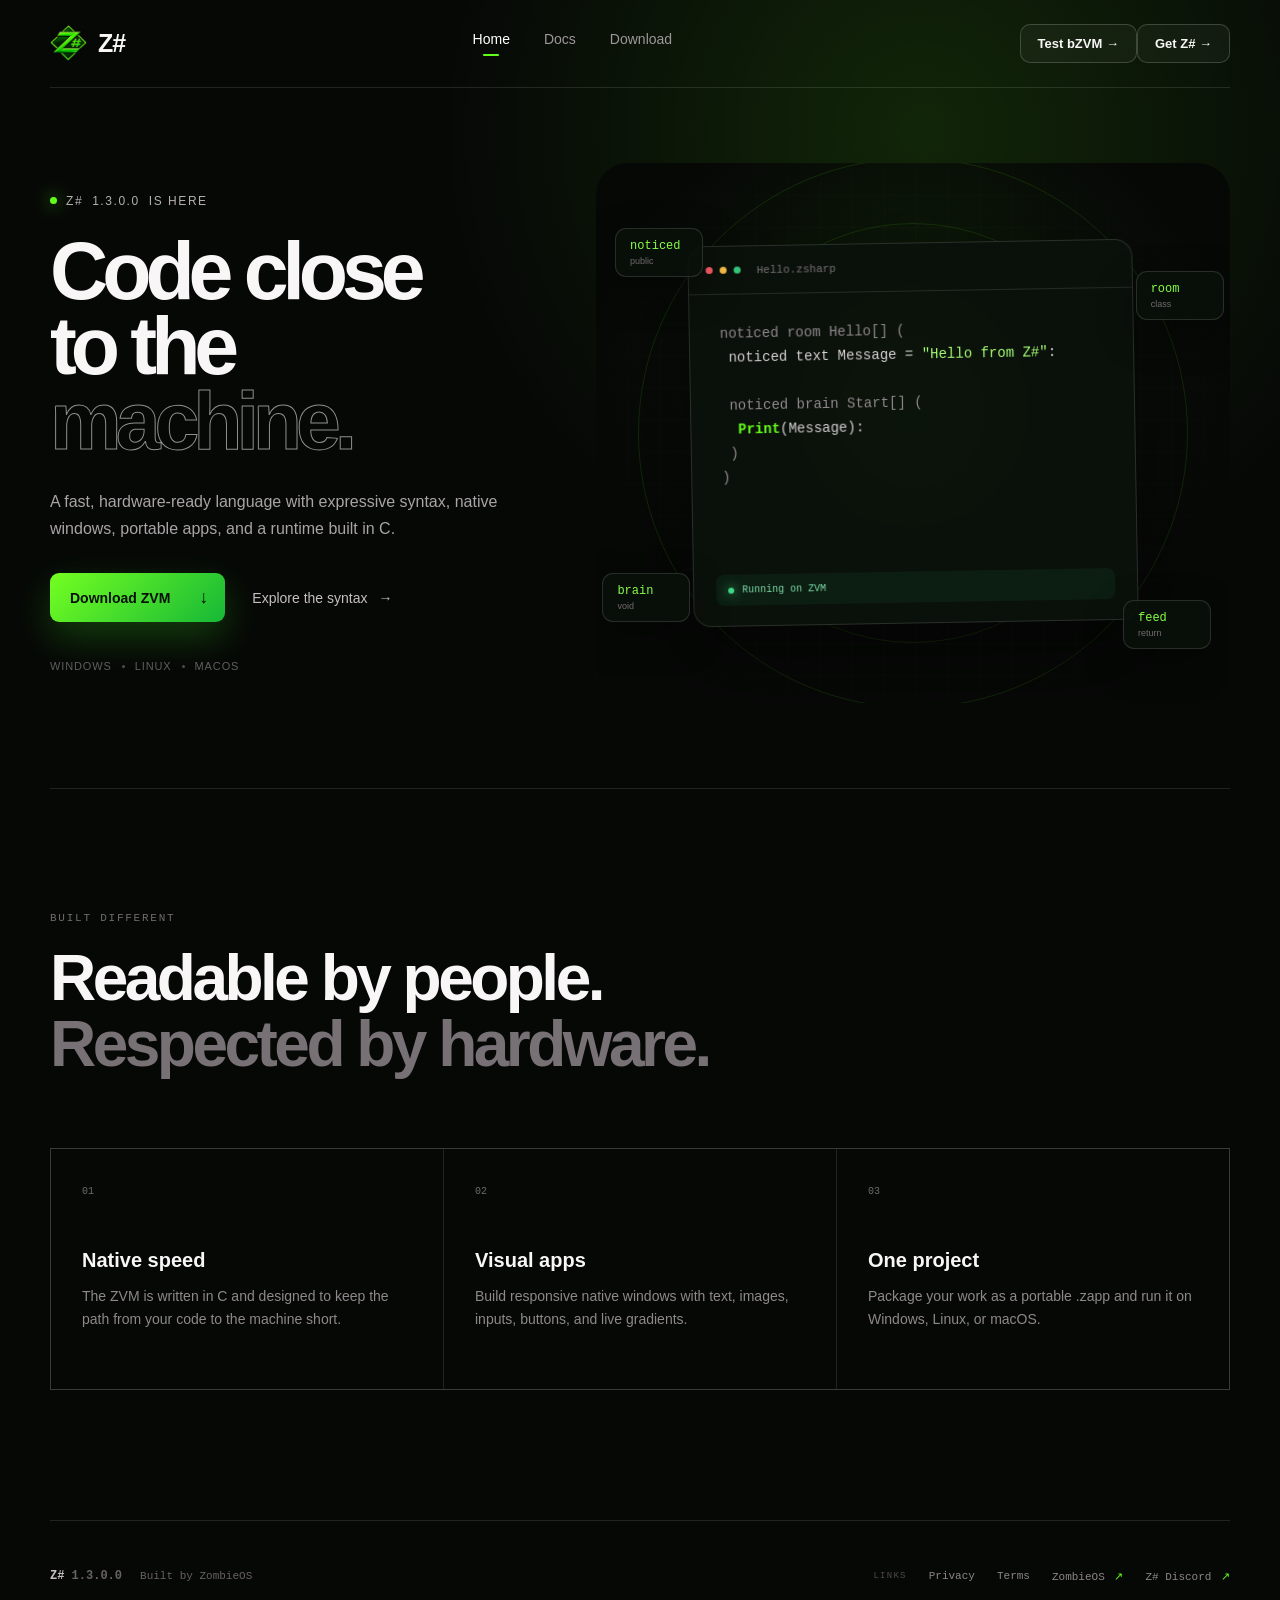
==== commit 9837b4b9: "Updated to Z# v1.3.0.0" ====
--- a/index.html
+++ b/index.html
@@ -9,9 +9,11 @@
   <meta property="og:image" content="https://www.zsharp.zombieos.com/og.png">
   <meta name="twitter:card" content="summary_large_image">
   <link rel="icon" href="zsharp.png?v=1.0.2.0">
-  <link rel="stylesheet" href="Style.css?v=1.2.2.0-nav2">
-  <script src="Main.js?v=1.2.1.0" defer></script>
-  <script src="Script.js?v=1.2.0.0-chromeos2" defer></script>
+  <link rel="stylesheet" href="Style.css?v=1.0.2.0">
+  <script src="/Main.js?v=1.3.0.0" defer></script>
+  <script src="/Script.js?v=1.3.0.0" defer></script>
+  <script src="/bzvm.js?v=1.3.0.0" defer></script>
+  <script type="text/zsharp" src="/Site.zsharp?v=1.3.0.0"></script>
   <title>Z# — Code close to the machine</title>
 </head>
 <body>
@@ -23,10 +25,8 @@
         <a href="/docs">Docs</a>
         <a href="/download">Download</a>
       </div>
-      <div class="navActions">
-        <a class="navCta" href="/download">Get Z# <span aria-hidden="true">→</span></a>
-        <a class="navCta" href="/zsharp">Test bZVM <span aria-hidden="true">→</span></a>
-      </div>
+      <a class="navCta next" href="/zsharp.html">Test bZVM <span aria-hidden="true">→</span></a>
+      <a class="navCta next" href="/download">Get Z# <span aria-hidden="true">→</span></a>
     </nav>
 
     <section class="hero shell">
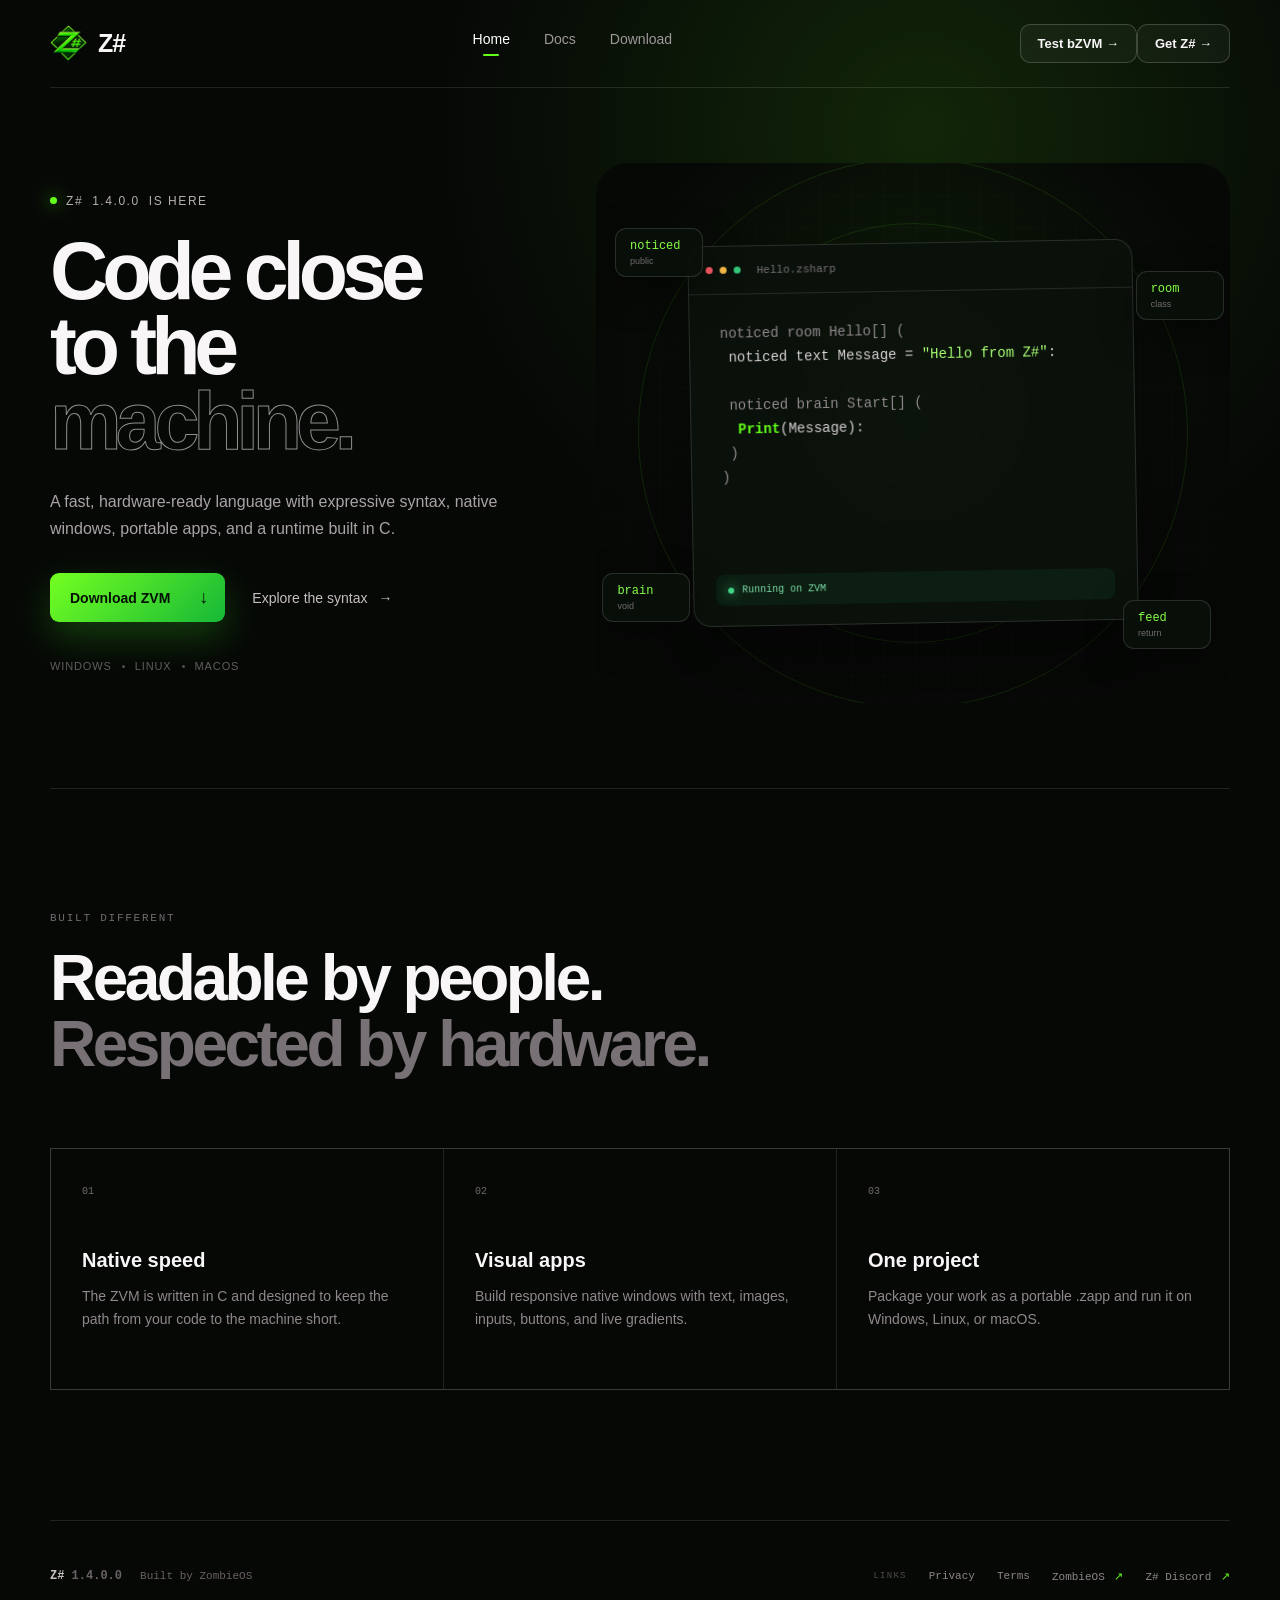
==== commit 61030098: "Updated to Z# v1.4.0.0" ====
--- a/index.html
+++ b/index.html
@@ -10,10 +10,10 @@
   <meta name="twitter:card" content="summary_large_image">
   <link rel="icon" href="zsharp.png?v=1.0.2.0">
   <link rel="stylesheet" href="Style.css?v=1.0.2.0">
-  <script src="/Main.js?v=1.3.0.0" defer></script>
-  <script src="/Script.js?v=1.3.0.0" defer></script>
-  <script src="/bzvm.js?v=1.3.0.0" defer></script>
-  <script type="text/zsharp" src="/Site.zsharp?v=1.3.0.0"></script>
+  <script src="/Main.js?v=1.4.0.0" defer></script>
+  <script src="/Script.js?v=1.4.0.0" defer></script>
+  <script src="/bzvm.js?v=1.4.0.0" defer></script>
+  <script type="text/zsharp" src="/Site.zsharp?v=1.4.0.0"></script>
   <title>Z# — Code close to the machine</title>
 </head>
 <body>
